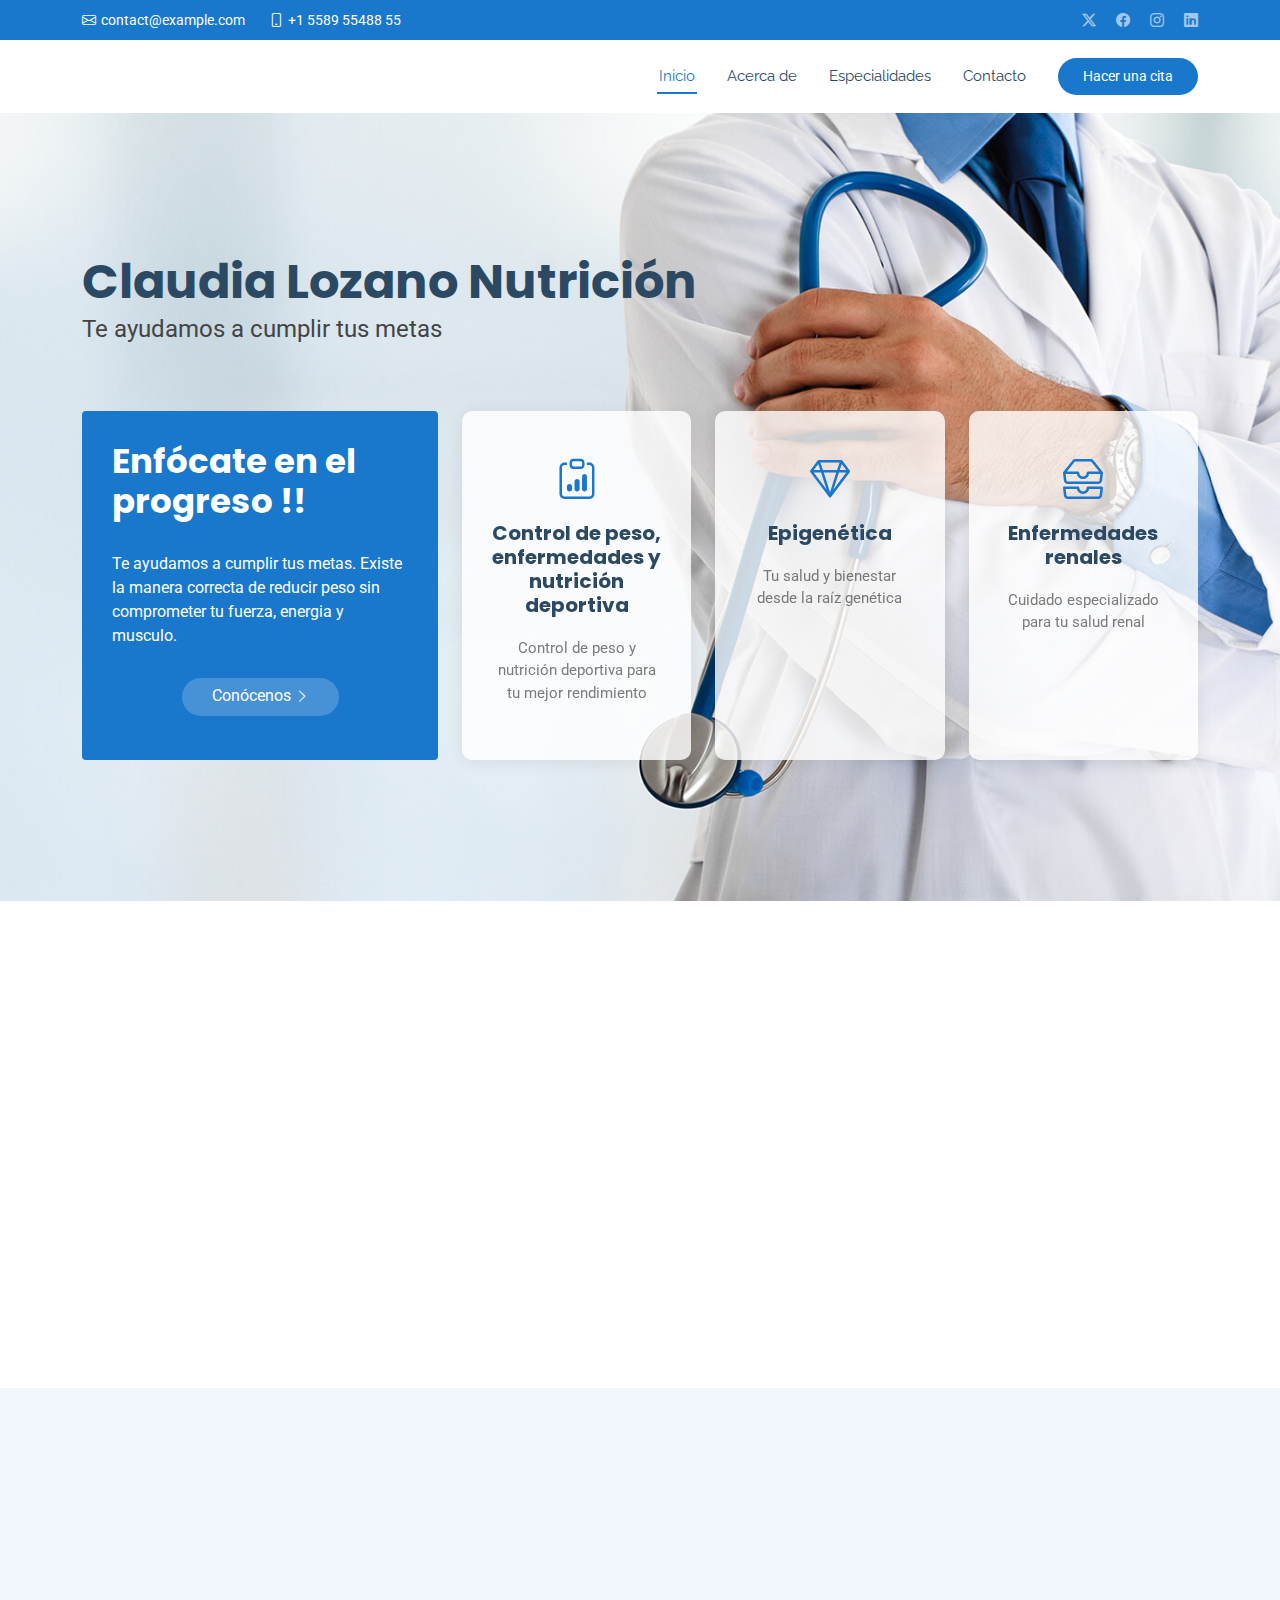
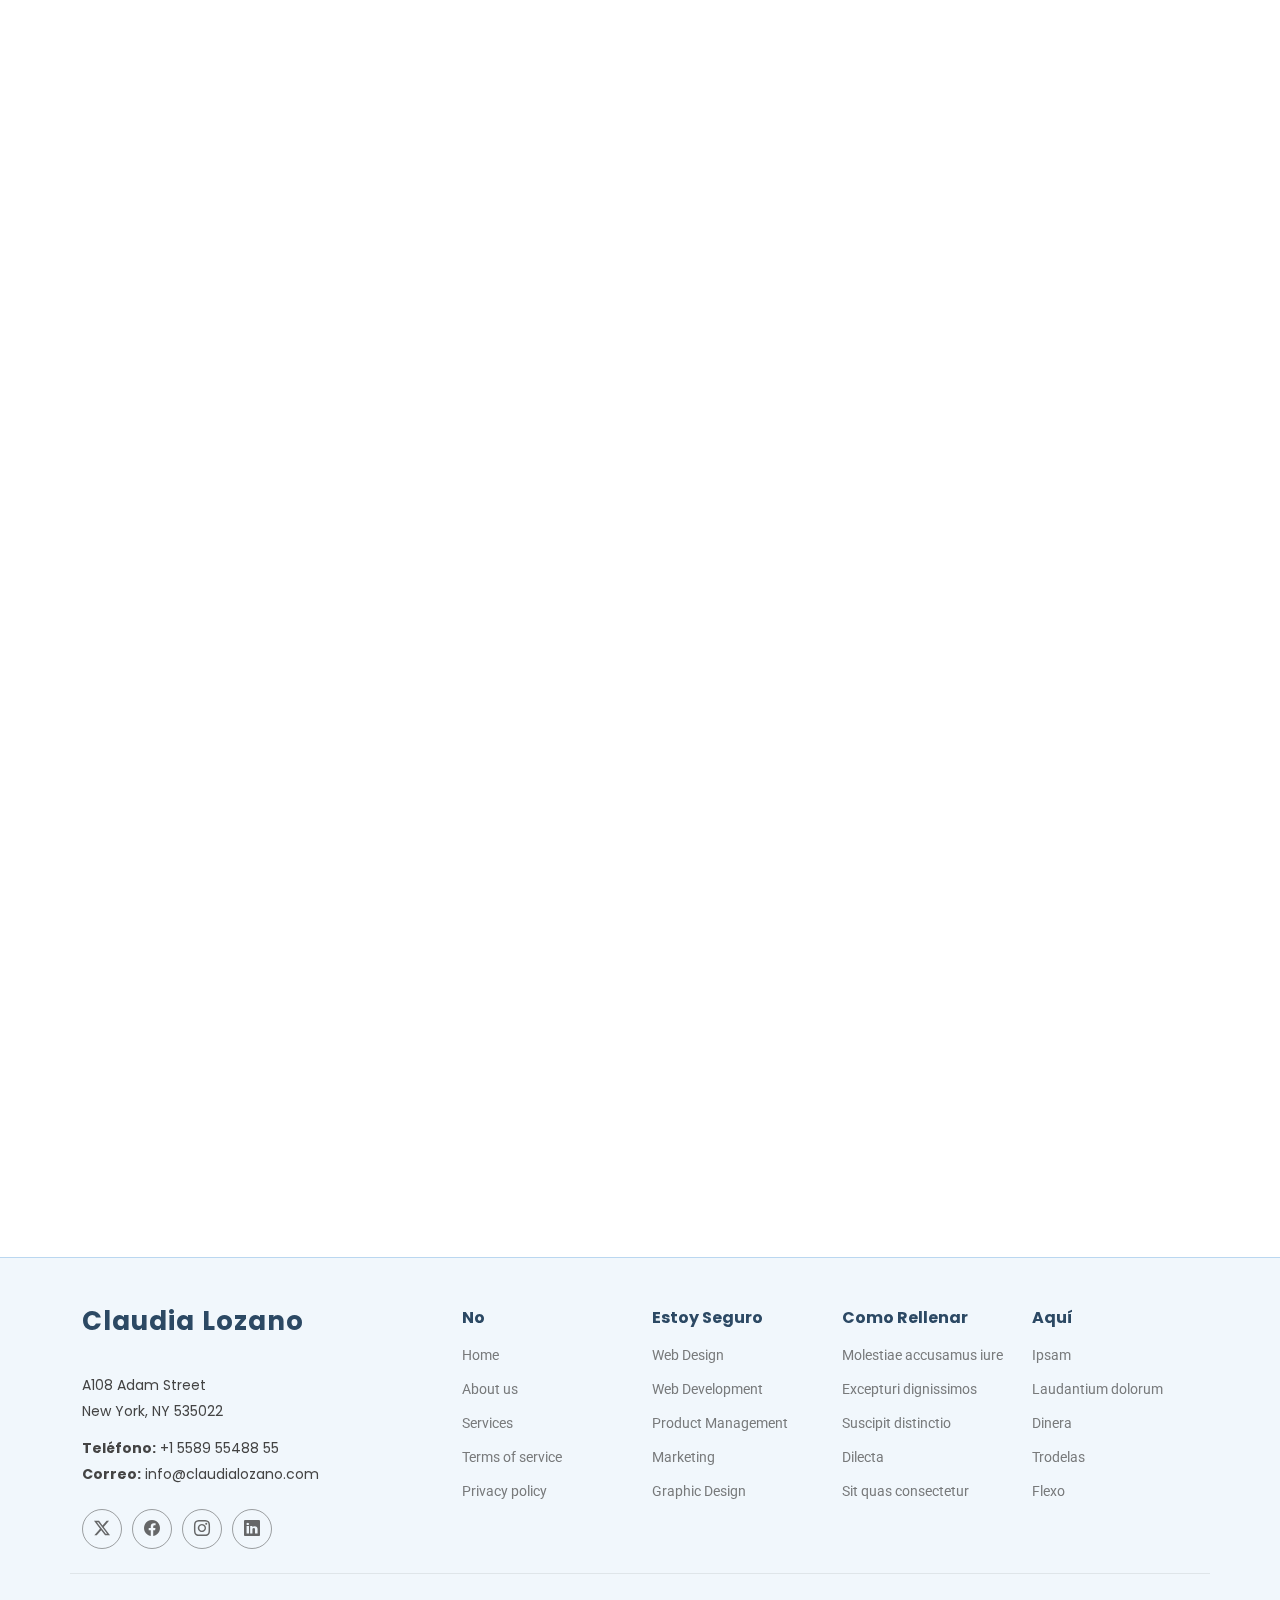
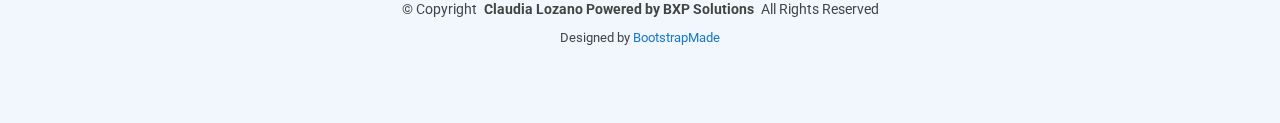
==== index.html @ 64963652 "Add new testimonial and tooltip on servicds box" ====
<!DOCTYPE html>
<html lang="en">

<head>
  <meta charset="utf-8">
  <meta content="width=device-width, initial-scale=1.0" name="viewport">
  <title>Claudia Lozano - Nutrición</title>
  <meta content="" name="description">
  <meta content="" name="keywords">

  <!-- Favicons -->
  <link href="assets/img/favicon.png" rel="icon">
  <link href="assets/img/apple-touch-icon.png" rel="apple-touch-icon">

  <!-- Fonts -->
  <link href="https://fonts.googleapis.com" rel="preconnect">
  <link href="https://fonts.gstatic.com" rel="preconnect" crossorigin>
  <link href="https://fonts.googleapis.com/css2?family=Roboto:ital,wght@0,100;0,300;0,400;0,500;0,700;0,900;1,100;1,300;1,400;1,500;1,700;1,900&family=Poppins:ital,wght@0,100;0,200;0,300;0,400;0,500;0,600;0,700;0,800;0,900;1,100;1,200;1,300;1,400;1,500;1,600;1,700;1,800;1,900&family=Raleway:ital,wght@0,100;0,200;0,300;0,400;0,500;0,600;0,700;0,800;0,900;1,100;1,200;1,300;1,400;1,500;1,600;1,700;1,800;1,900&display=swap" rel="stylesheet">

  <!-- Vendor CSS Files -->
  <link href="assets/vendor/bootstrap/css/bootstrap.min.css" rel="stylesheet">
  <link href="assets/vendor/bootstrap-icons/bootstrap-icons.css" rel="stylesheet">
  <link href="assets/vendor/aos/aos.css" rel="stylesheet">
  <link href="assets/vendor/fontawesome-free/css/all.min.css" rel="stylesheet">
  <link href="assets/vendor/glightbox/css/glightbox.min.css" rel="stylesheet">
  <link href="assets/vendor/swiper/swiper-bundle.min.css" rel="stylesheet">

  <!-- Main CSS File -->
  <link href="assets/css/main.css" rel="stylesheet">

  <!-- =======================================================
  * Template Name: Medilab
  * Template URL: https://bootstrapmade.com/medilab-free-medical-bootstrap-theme/
  * Updated: Jun 14 2024 with Bootstrap v5.3.3
  * Author: BootstrapMade.com
  * License: https://bootstrapmade.com/license/
  ======================================================== -->
</head>

<body class="index-page">

  <header id="header" class="header sticky-top">

    <div class="topbar d-flex align-items-center">
      <div class="container d-flex justify-content-center justify-content-md-between">
        <div class="contact-info d-flex align-items-center">
          <i class="bi bi-envelope d-flex align-items-center"><a href="mailto:contact@example.com">contact@example.com</a></i>
          <i class="bi bi-phone d-flex align-items-center ms-4"><span>+1 5589 55488 55</span></i>
        </div>
        <div class="social-links d-none d-md-flex align-items-center">
          <a href="#" class="twitter"><i class="bi bi-twitter-x"></i></a>
          <a href="#" class="facebook"><i class="bi bi-facebook"></i></a>
          <a href="#" class="instagram"><i class="bi bi-instagram"></i></a>
          <a href="#" class="linkedin"><i class="bi bi-linkedin"></i></a>
        </div>
      </div>
    </div><!-- End Top Bar -->

    <div class="branding d-flex align-items-center">

      <div class="container position-relative d-flex align-items-center justify-content-between">
        <a href="index.html" class="logo d-flex align-items-center me-auto">
          <!-- Uncomment the line below if you also wish to use an image logo -->
          <!-- <img src="assets/img/logo.png" alt=""> -->
          <h1 class="sitename"></h1>
        </a>

        <nav id="navmenu" class="navmenu">
          <ul>
            <li><a href="#hero" class="active">Inicio<br></a></li>
            <li><a href="#about">Acerca de</a></li>
            <li><a href="#services">Especialidades</a></li>
            <!--
            <li class="dropdown"><a href="#"><span>Dropdown</span> <i class="bi bi-chevron-down toggle-dropdown"></i></a>
              <ul>
                <li><a href="#">Dropdown 1</a></li>
                <li class="dropdown"><a href="#"><span>Deep Dropdown</span> <i class="bi bi-chevron-down toggle-dropdown"></i></a>
                  <ul>
                    <li><a href="#">Deep Dropdown 1</a></li>
                    <li><a href="#">Deep Dropdown 2</a></li>
                    <li><a href="#">Deep Dropdown 3</a></li>
                    <li><a href="#">Deep Dropdown 4</a></li>
                    <li><a href="#">Deep Dropdown 5</a></li>
                  </ul>
                </li>
                <li><a href="#">Dropdown 2</a></li>
                <li><a href="#">Dropdown 3</a></li>
                <li><a href="#">Dropdown 4</a></li>
              </ul>
            </li>
          -->
            <li><a href="#contact">Contacto</a></li>
          </ul>
          <i class="mobile-nav-toggle d-xl-none bi bi-list"></i>
        </nav>

        <a class="cta-btn d-none d-sm-block" href="#appointment">Hacer una cita</a>

      </div>

    </div>

  </header>

  <main class="main">

    <!-- Hero Section -->
    <section id="hero" class="hero section">

      <img src="assets/img/hero-bg.jpg" alt="" data-aos="fade-in">

      <div class="container position-relative">

        <div class="welcome position-relative" data-aos="fade-down" data-aos-delay="100">
          <h2>Claudia Lozano Nutrición</h2>
          <p>Te ayudamos a cumplir tus metas</p>
        </div><!-- End Welcome -->

        <div class="content row gy-4">
          <div class="col-lg-4 d-flex align-items-stretch">
            <div class="why-box" data-aos="zoom-out" data-aos-delay="200">
              <h3>Enfócate en el progreso !!</h3>
              <p>
                Te ayudamos a cumplir tus metas. Existe la manera correcta de reducir peso sin comprometer tu fuerza, energia y musculo.
              </p>
              <div class="text-center">
                <a href="#about" class="more-btn"><span>Conócenos</span> <i class="bi bi-chevron-right"></i></a>
              </div>
            </div>
          </div><!-- End Why Box -->

          <div class="col-lg-8 d-flex align-items-stretch">
            <div class="d-flex flex-column justify-content-center">
              <div class="row gy-4">

                <!--
                <div class="col-xl-4 d-flex align-items-stretch">
                  <div class="icon-box" data-aos="zoom-out" data-aos-delay="300">
                    <i class="bi bi-clipboard-data"></i>
                    <h4>Control de peso, enfermedades y nutrición deportiva</h4>
                    <p>Control de peso y nutrición deportiva para tu mejor rendimiento</p>
                  </div>
                </div>
                -->
                <!-- End Icon Box -->

                <div class="col-xl-4 d-flex align-items-stretch">
                  <div class="icon-box" data-aos="zoom-out" data-aos-delay="300">
                    <i class="bi bi-clipboard-data"></i>
                    <h4>Control de peso, enfermedades y nutrición deportiva</h4>
                    <p>Control de peso y nutrición deportiva para tu mejor rendimiento</p>
                    <span class="tooltip-text">Tu salud es lo más importante y la base de todo es una alimentación adecuada tanto para prevenir como para atenderse enfermedades.</span>
                  </div>
                </div><!-- End Icon Box -->
                

                <div class="col-xl-4 d-flex align-items-stretch">
                  <div class="icon-box" data-aos="zoom-out" data-aos-delay="400">
                    <i class="bi bi-gem"></i>
                    <h4>Epigenética</h4>
                    <p>Tu salud y bienestar desde la raíz genética</p>
                  </div>
                </div><!-- End Icon Box -->

                <div class="col-xl-4 d-flex align-items-stretch">
                  <div class="icon-box" data-aos="zoom-out" data-aos-delay="500">
                    <i class="bi bi-inboxes"></i>
                    <h4>Enfermedades renales</h4>
                    <p>Cuidado especializado para tu salud renal</p>
                  </div>
                </div><!-- End Icon Box -->

              </div>
            </div>
          </div>
        </div><!-- End  Content-->

      </div>

    </section><!-- /Hero Section -->

    

    <!-- Testimonials Section -->
    <section id="testimonials" class="testimonials section">

      <div class="container">

        <div class="row align-items-center">

          <div class="col-lg-5 info" data-aos="fade-up" data-aos-delay="100">
            <h3>Testimonios</h3>
            <p>
              Conoce de primera mano los testimonios de éxito de nuestros serivicios.
            </p>
          </div>

          <div class="col-lg-7" data-aos="fade-up" data-aos-delay="200">

            <div class="swiper init-swiper">
              <script type="application/json" class="swiper-config">
                {
                  "loop": true,
                  "speed": 600,
                  "autoplay": {
                    "delay": 5000
                  },
                  "slidesPerView": "auto",
                  "pagination": {
                    "el": ".swiper-pagination",
                    "type": "bullets",
                    "clickable": true
                  }
                }
              </script>
              <div class="swiper-wrapper">

                <div class="swiper-slide">
                  <div class="testimonial-item">
                    <div class="d-flex">
                      <img src="assets/img/testimonials/griss.jpeg" class="testimonial-img flex-shrink-0" alt="">
                      <div>
                        <h3>Griiss</h3>
                        <!-- <h4>Ceo &amp; Founder</h4> -->
                         <h4>Contadora</h4>
                        <div class="stars">
                          <i class="bi bi-star-fill"></i><i class="bi bi-star-fill"></i><i class="bi bi-star-fill"></i><i class="bi bi-star-fill"></i><i class="bi bi-star-fill"></i>
                        </div>
                      </div>
                    </div>
                    <p>
                      <i class="bi bi-quote quote-icon-left"></i>
                      <span>
                        Tengo 6 años con mi nutrióloga Claudia Lozano tiempo en en el que he visto cambios exitosos en mi cuerpo, en mi salud. He seguido con ella por dar un seguimiento y por bienestar y amor propio. Estoy súper contenta con mis resultados obtenidos.
                      </span>
                      <i class="bi bi-quote quote-icon-right"></i>
                    </p>
                  </div>
                </div><!-- End testimonial item -->

                <div class="swiper-slide">
                  <div class="testimonial-item">
                    <div class="d-flex">
                      <img src="assets/img/testimonials/zack.jpeg" class="testimonial-img flex-shrink-0" alt="">
                      <div>
                        <h3>Zack</h3>
                        <h4>Abogado</h4>
                        <div class="stars">
                          <i class="bi bi-star-fill"></i><i class="bi bi-star-fill"></i><i class="bi bi-star-fill"></i><i class="bi bi-star-fill"></i><i class="bi bi-star-fill"></i>
                        </div>
                      </div>
                    </div>
                    <p>
                      <i class="bi bi-quote quote-icon-left"></i>
                      <span>Llevo un año y medio trabajando con Claudia y he notado grandes cambios en mi cuerpo y en mis hábitos alimenticios. Me encanta que puedo adaptar las comidas a mi horario y preferencias. Logré mis objetivos al bajar el peso que deseaba, lo que me ha hecho sentir más a gusto conmigo mismo. Claudia me ha ayudado a mejorar y seguir alcanzando nuevas metas.</span>
                      <i class="bi bi-quote quote-icon-right"></i>
                    </p>
                  </div>
                </div><!-- End testimonial item -->

                <div class="swiper-slide">
                  <div class="testimonial-item">
                    <div class="d-flex">
                      <img src="assets/img/testimonials/Lorena.jpeg" class="testimonial-img flex-shrink-0" alt="">
                      <div>
                        <h3>Lorena</h3>
                        <h4>Psicóloga</h4>
                        <div class="stars">
                          <i class="bi bi-star-fill"></i><i class="bi bi-star-fill"></i><i class="bi bi-star-fill"></i><i class="bi bi-star-fill"></i><i class="bi bi-star-fill"></i>
                        </div>
                      </div>
                    </div>
                    <p>
                      <i class="bi bi-quote quote-icon-left"></i>
                      <span>Hola, mi nombre es Lorena, tengo 7 meses con Claudia, he visto cambios en mi fisico como es el area abdominal, la cara, espalda y brazos. Me gusta la manera en que personaliza las dietas sin perder el objetivo principal. Me he mantenido en mi peso ideal gracias a que hemos implementado ejercicio, y manteniendo una dieta equilibrada, lo cual me motiva a empezar un nuevo objetivo. </span>
                      <i class="bi bi-quote quote-icon-right"></i>
                    </p>
                  </div>
                </div><!-- End testimonial item -->



                <div class="swiper-slide">
                  <div class="testimonial-item">
                    <div class="d-flex">
                      <img src="assets/img/testimonials/juanmunoz.jpeg" class="testimonial-img flex-shrink-0" alt="">
                      <div>
                        <h3>Juan Munoz</h3>
                        <h4>Ingeniero de Software</h4>
                        <div class="stars">
                          <i class="bi bi-star-fill"></i><i class="bi bi-star-fill"></i><i class="bi bi-star-fill"></i><i class="bi bi-star-fill"></i><i class="bi bi-star-fill"></i>
                        </div>
                      </div>
                    </div>
                    <p>
                      <i class="bi bi-quote quote-icon-left"></i>
                      <span>La experiencia que he vivido con la nutrióloga Claudia Lozano es de lo mejor que me ha pasado en la vida. Su profesionalismo, gran conocimiento en su área, paciencia para responder las dudas y sobre todo su calidez humana. Definitivamente la mejor de la región.</span>
                      <i class="bi bi-quote quote-icon-right"></i>
                    </p>
                  </div>
                </div><!-- End testimonial item -->

                <div class="swiper-slide">
                  <div class="testimonial-item">
                    <div class="d-flex">
                      <img src="assets/img/testimonials/Rocio.jpeg" class="testimonial-img flex-shrink-0" alt="">
                      <div>
                        <h3>Rocío</h3>
                        <h4>Ingeniero en Manufactura</h4>
                        <div class="stars">
                          <i class="bi bi-star-fill"></i><i class="bi bi-star-fill"></i><i class="bi bi-star-fill"></i><i class="bi bi-star-fill"></i><i class="bi bi-star-fill"></i>
                        </div>
                      </div>
                    </div>
                    <p>
                      <i class="bi bi-quote quote-icon-left"></i>
                      <span>Hola, mi nombre es rocio, tengo 37 años y hace casi un año decidí cambiar mis hábitos alimenticios. La Dra Claudia me tiene una paciencia grande, nunca me ha dejado rendirme. Los invito a que se den la oportunidad de que haciendo cambios pequeños puedes beneficiarte para un futuro.</span>
                      <i class="bi bi-quote quote-icon-right"></i>
                    </p>
                  </div>
                </div><!-- End testimonial item -->

              </div>
              <div class="swiper-pagination"></div>
            </div>

          </div>

        </div>

      </div>

    </section><!-- /Testimonials Section -->


    <!-- Appointment Section -->
    <section id="appointment" class="appointment section">

      <!-- Section Title -->
      <div class="container section-title" data-aos="fade-up">
        <h2>Ven y conocenos, programa una cita! </h2>
        <p>Necessitatibus eius consequatur ex aliquid fuga eum quidem sint consectetur velit</p>
      </div><!-- End Section Title -->

      <div class="container" data-aos="fade-up" data-aos-delay="100">

        <form action="forms/appointment.php" method="post" role="form" class="php-email-form">
          <div class="row">
            <div class="col-md-4 form-group">
              <input type="text" name="name" class="form-control" id="name" placeholder="Your Name" required="">
            </div>
            <div class="col-md-4 form-group mt-3 mt-md-0">
              <input type="email" class="form-control" name="email" id="email" placeholder="Your Email" required="">
            </div>
            <div class="col-md-4 form-group mt-3 mt-md-0">
              <input type="tel" class="form-control" name="phone" id="phone" placeholder="Your Phone" required="">
            </div>
          </div>

          <!--
          <div class="row">
            <div class="col-md-4 form-group mt-3">
              <input type="datetime-local" name="date" class="form-control datepicker" id="date" placeholder="Appointment Date" required="">
            </div>
            <div class="col-md-4 form-group mt-3">
              <select name="department" id="department" class="form-select" required="">
                <option value="">Select Department</option>
                <option value="Department 1">Department 1</option>
                <option value="Department 2">Department 2</option>
                <option value="Department 3">Department 3</option>
              </select>
            </div>
            <div class="col-md-4 form-group mt-3">
              <select name="doctor" id="doctor" class="form-select" required="">
                <option value="">Select Doctor</option>
                <option value="Doctor 1">Doctor 1</option>
                <option value="Doctor 2">Doctor 2</option>
                <option value="Doctor 3">Doctor 3</option>
              </select>
            </div>
          </div>
          -->
          <div class="form-group mt-3">
            <textarea class="form-control" name="message" rows="5" placeholder="Message (Optional)"></textarea>
          </div>
          <div class="mb-3">
            <div class="loading">Loading</div>
            <div class="error-message"></div>
            <div class="sent-message">Your appointment request has been sent successfully. Thank you!</div>
          </div>
          <div class="text-center"><button type="submit">Solicitar Cita</button></div>
        </form>

      </div>

    </section><!-- /Appointment Section -->

    <!-- Faq Section -->
    <section id="faq" class="faq section">

      <!-- Section Title -->
      <div class="container section-title" data-aos="fade-up">
        <h2>Dudas frecuentes</h2>
        <p>Necessitatibus eius consequatur ex aliquid fuga eum quidem sint consectetur velit</p>
      </div><!-- End Section Title -->

      <div class="container">

        <div class="row justify-content-center">

          <div class="col-lg-10" data-aos="fade-up" data-aos-delay="100">

            <div class="faq-container">

              <div class="faq-item faq-active">
                <h3>Non consectetur a erat nam at lectus urna duis?</h3>
                <div class="faq-content">
                  <p>Feugiat pretium nibh ipsum consequat. Tempus iaculis urna id volutpat lacus laoreet non curabitur gravida. Venenatis lectus magna fringilla urna porttitor rhoncus dolor purus non.</p>
                </div>
                <i class="faq-toggle bi bi-chevron-right"></i>
              </div><!-- End Faq item-->

              <div class="faq-item">
                <h3>Feugiat scelerisque varius morbi enim nunc faucibus?</h3>
                <div class="faq-content">
                  <p>Dolor sit amet consectetur adipiscing elit pellentesque habitant morbi. Id interdum velit laoreet id donec ultrices. Fringilla phasellus faucibus scelerisque eleifend donec pretium. Est pellentesque elit ullamcorper dignissim. Mauris ultrices eros in cursus turpis massa tincidunt dui.</p>
                </div>
                <i class="faq-toggle bi bi-chevron-right"></i>
              </div><!-- End Faq item-->

              <div class="faq-item">
                <h3>Dolor sit amet consectetur adipiscing elit pellentesque?</h3>
                <div class="faq-content">
                  <p>Eleifend mi in nulla posuere sollicitudin aliquam ultrices sagittis orci. Faucibus pulvinar elementum integer enim. Sem nulla pharetra diam sit amet nisl suscipit. Rutrum tellus pellentesque eu tincidunt. Lectus urna duis convallis convallis tellus. Urna molestie at elementum eu facilisis sed odio morbi quis</p>
                </div>
                <i class="faq-toggle bi bi-chevron-right"></i>
              </div><!-- End Faq item-->

              <div class="faq-item">
                <h3>Ac odio tempor orci dapibus. Aliquam eleifend mi in nulla?</h3>
                <div class="faq-content">
                  <p>Dolor sit amet consectetur adipiscing elit pellentesque habitant morbi. Id interdum velit laoreet id donec ultrices. Fringilla phasellus faucibus scelerisque eleifend donec pretium. Est pellentesque elit ullamcorper dignissim. Mauris ultrices eros in cursus turpis massa tincidunt dui.</p>
                </div>
                <i class="faq-toggle bi bi-chevron-right"></i>
              </div><!-- End Faq item-->

              <div class="faq-item">
                <h3>Tempus quam pellentesque nec nam aliquam sem et tortor?</h3>
                <div class="faq-content">
                  <p>Molestie a iaculis at erat pellentesque adipiscing commodo. Dignissim suspendisse in est ante in. Nunc vel risus commodo viverra maecenas accumsan. Sit amet nisl suscipit adipiscing bibendum est. Purus gravida quis blandit turpis cursus in</p>
                </div>
                <i class="faq-toggle bi bi-chevron-right"></i>
              </div><!-- End Faq item-->

              <div class="faq-item">
                <h3>Perspiciatis quod quo quos nulla quo illum ullam?</h3>
                <div class="faq-content">
                  <p>Enim ea facilis quaerat voluptas quidem et dolorem. Quis et consequatur non sed in suscipit sequi. Distinctio ipsam dolore et.</p>
                </div>
                <i class="faq-toggle bi bi-chevron-right"></i>
              </div><!-- End Faq item-->

            </div>

          </div><!-- End Faq Column-->

        </div>

      </div>

    </section><!-- /Faq Section -->

    <!-- Gallery Section -->
    <section id="gallery" class="gallery section">

      <!-- Section Title -->
      <div class="container section-title" data-aos="fade-up">
        <h2>Galeria</h2>
        <p>Necessitatibus eius consequatur ex aliquid fuga eum quidem sint consectetur velit</p>
      </div><!-- End Section Title -->

      <div class="container-fluid" data-aos="fade-up" data-aos-delay="100">

        <div class="row g-0">

          <div class="col-lg-3 col-md-4">
            <div class="gallery-item">
              <a href="assets/img/gallery/gallery-1.jpg" class="glightbox" data-gallery="images-gallery">
                <img src="assets/img/gallery/gallery-1.jpg" alt="" class="img-fluid">
              </a>
            </div>
          </div><!-- End Gallery Item -->

          <div class="col-lg-3 col-md-4">
            <div class="gallery-item">
              <a href="assets/img/gallery/gallery-2.jpg" class="glightbox" data-gallery="images-gallery">
                <img src="assets/img/gallery/gallery-2.jpg" alt="" class="img-fluid">
              </a>
            </div>
          </div><!-- End Gallery Item -->

          <div class="col-lg-3 col-md-4">
            <div class="gallery-item">
              <a href="assets/img/gallery/gallery-3.jpg" class="glightbox" data-gallery="images-gallery">
                <img src="assets/img/gallery/gallery-3.jpg" alt="" class="img-fluid">
              </a>
            </div>
          </div><!-- End Gallery Item -->

          <div class="col-lg-3 col-md-4">
            <div class="gallery-item">
              <a href="assets/img/gallery/gallery-4.jpg" class="glightbox" data-gallery="images-gallery">
                <img src="assets/img/gallery/gallery-4.jpg" alt="" class="img-fluid">
              </a>
            </div>
          </div><!-- End Gallery Item -->

          <div class="col-lg-3 col-md-4">
            <div class="gallery-item">
              <a href="assets/img/gallery/gallery-5.jpg" class="glightbox" data-gallery="images-gallery">
                <img src="assets/img/gallery/gallery-5.jpg" alt="" class="img-fluid">
              </a>
            </div>
          </div><!-- End Gallery Item -->

          <div class="col-lg-3 col-md-4">
            <div class="gallery-item">
              <a href="assets/img/gallery/gallery-6.jpg" class="glightbox" data-gallery="images-gallery">
                <img src="assets/img/gallery/gallery-6.jpg" alt="" class="img-fluid">
              </a>
            </div>
          </div><!-- End Gallery Item -->

          <div class="col-lg-3 col-md-4">
            <div class="gallery-item">
              <a href="assets/img/gallery/gallery-7.jpg" class="glightbox" data-gallery="images-gallery">
                <img src="assets/img/gallery/gallery-7.jpg" alt="" class="img-fluid">
              </a>
            </div>
          </div><!-- End Gallery Item -->

          <div class="col-lg-3 col-md-4">
            <div class="gallery-item">
              <a href="assets/img/gallery/gallery-8.jpg" class="glightbox" data-gallery="images-gallery">
                <img src="assets/img/gallery/gallery-8.jpg" alt="" class="img-fluid">
              </a>
            </div>
          </div><!-- End Gallery Item -->

        </div>

      </div>

    </section><!-- /Gallery Section -->

    <!-- Contact Section -->
    <section id="contact" class="contact section">

      <!-- Section Title -->
      <div class="container section-title" data-aos="fade-up">
        <h2>Contacto</h2>
        <p>Necessitatibus eius consequatur ex aliquid fuga eum quidem sint consectetur velit</p>
      </div><!-- End Section Title -->

      <div class="mb-5" data-aos="fade-up" data-aos-delay="200">
        <iframe style="border:0; width: 100%; height: 270px;" src="https://www.google.com/maps/embed?pb=!1m14!1m8!1m3!1d48389.78314118045!2d-74.006138!3d40.710059!3m2!1i1024!2i768!4f13.1!3m3!1m2!1s0x89c25a22a3bda30d%3A0xb89d1fe6bc499443!2sDowntown%20Conference%20Center!5e0!3m2!1sen!2sus!4v1676961268712!5m2!1sen!2sus" frameborder="0" allowfullscreen="" loading="lazy" referrerpolicy="no-referrer-when-downgrade"></iframe>
      </div><!-- End Google Maps -->

      <div class="container" data-aos="fade-up" data-aos-delay="100">

        <div class="row gy-4">

          <div class="col-lg-4">
            <div class="info-item d-flex" data-aos="fade-up" data-aos-delay="300">
              <i class="bi bi-geo-alt flex-shrink-0"></i>
              <div>
                <h3>Nuestra Ubicación</h3>
                <p>A108 Adam Street, New York, NY 535022</p>
              </div>
            </div><!-- End Info Item -->

            <div class="info-item d-flex" data-aos="fade-up" data-aos-delay="400">
              <i class="bi bi-telephone flex-shrink-0"></i>
              <div>
                <h3>Llámanos</h3>
                <p>+1 5589 55488 55</p>
              </div>
            </div><!-- End Info Item -->

            <div class="info-item d-flex" data-aos="fade-up" data-aos-delay="500">
              <i class="bi bi-envelope flex-shrink-0"></i>
              <div>
                <h3>Email Us</h3>
                <p>info@example.com</p>
              </div>
            </div><!-- End Info Item -->

          </div>

          <div class="col-lg-8">
            <form action="forms/contact.php" method="post" class="php-email-form" data-aos="fade-up" data-aos-delay="200">
              <div class="row gy-4">

                <div class="col-md-6">
                  <input type="text" name="name" class="form-control" placeholder="Your Name" required="">
                </div>

                <div class="col-md-6 ">
                  <input type="email" class="form-control" name="email" placeholder="Your Email" required="">
                </div>

                <div class="col-md-12">
                  <input type="text" class="form-control" name="subject" placeholder="Subject" required="">
                </div>

                <div class="col-md-12">
                  <textarea class="form-control" name="message" rows="6" placeholder="Message" required=""></textarea>
                </div>

                <div class="col-md-12 text-center">
                  <div class="loading">Loading</div>
                  <div class="error-message"></div>
                  <div class="sent-message">Your message has been sent. Thank you!</div>

                  <button type="submit">Send Message</button>
                </div>

              </div>
            </form>
          </div><!-- End Contact Form -->

        </div>

      </div>

    </section><!-- /Contact Section -->

  </main>

  <footer id="footer" class="footer">

    <div class="container footer-top">
      <div class="row gy-4">
        <div class="col-lg-4 col-md-6 footer-about">
          <a href="index.html" class="logo d-flex align-items-center">
            <span class="sitename">Claudia Lozano</span>
          </a>
          <div class="footer-contact pt-3">
            <p>A108 Adam Street</p>
            <p>New York, NY 535022</p>
            <p class="mt-3"><strong>Teléfono:</strong> <span>+1 5589 55488 55</span></p>
            <p><strong>Correo:</strong> <span>info@claudialozano.com</span></p>
          </div>
          <div class="social-links d-flex mt-4">
            <a href=""><i class="bi bi-twitter-x"></i></a>
            <a href=""><i class="bi bi-facebook"></i></a>
            <a href=""><i class="bi bi-instagram"></i></a>
            <a href=""><i class="bi bi-linkedin"></i></a>
          </div>
        </div>

        <div class="col-lg-2 col-md-3 footer-links">
          <h4>No </h4>
          <ul>
            <li><a href="#">Home</a></li>
            <li><a href="#">About us</a></li>
            <li><a href="#">Services</a></li>
            <li><a href="#">Terms of service</a></li>
            <li><a href="#">Privacy policy</a></li>
          </ul>
        </div>

        <div class="col-lg-2 col-md-3 footer-links">
          <h4>Estoy Seguro</h4>
          <ul>
            <li><a href="#">Web Design</a></li>
            <li><a href="#">Web Development</a></li>
            <li><a href="#">Product Management</a></li>
            <li><a href="#">Marketing</a></li>
            <li><a href="#">Graphic Design</a></li>
          </ul>
        </div>

        <div class="col-lg-2 col-md-3 footer-links">
          <h4>Como Rellenar</h4>
          <ul>
            <li><a href="#">Molestiae accusamus iure</a></li>
            <li><a href="#">Excepturi dignissimos</a></li>
            <li><a href="#">Suscipit distinctio</a></li>
            <li><a href="#">Dilecta</a></li>
            <li><a href="#">Sit quas consectetur</a></li>
          </ul>
        </div>

        <div class="col-lg-2 col-md-3 footer-links">
          <h4>Aquí</h4>
          <ul>
            <li><a href="#">Ipsam</a></li>
            <li><a href="#">Laudantium dolorum</a></li>
            <li><a href="#">Dinera</a></li>
            <li><a href="#">Trodelas</a></li>
            <li><a href="#">Flexo</a></li>
          </ul>
        </div>

      </div>
    </div>

    <div class="container copyright text-center mt-4">
      <p>© <span>Copyright</span> <strong class="px-1 sitename">Claudia Lozano Powered by BXP Solutions</strong> <span>All Rights Reserved</span></p>
      <div class="credits">
        <!-- All the links in the footer should remain intact. -->
        <!-- You can delete the links only if you've purchased the pro version. -->
        <!-- Licensing information: https://bootstrapmade.com/license/ -->
        <!-- Purchase the pro version with working PHP/AJAX contact form: [buy-url] -->
        Designed by <a href="https://bootstrapmade.com/">BootstrapMade</a>
      </div>
    </div>

  </footer>

  <!-- Scroll Top -->
  <a href="#" id="scroll-top" class="scroll-top d-flex align-items-center justify-content-center"><i class="bi bi-arrow-up-short"></i></a>

  <!-- Preloader -->
  <div id="preloader"></div>

  <!-- Vendor JS Files -->
  <script src="assets/vendor/bootstrap/js/bootstrap.bundle.min.js"></script>
  <script src="assets/vendor/php-email-form/validate.js"></script>
  <script src="assets/vendor/aos/aos.js"></script>
  <script src="assets/vendor/glightbox/js/glightbox.min.js"></script>
  <script src="assets/vendor/purecounter/purecounter_vanilla.js"></script>
  <script src="assets/vendor/swiper/swiper-bundle.min.js"></script>

  <!-- Main JS File -->
  <script src="assets/js/main.js"></script>

</body>

</html>
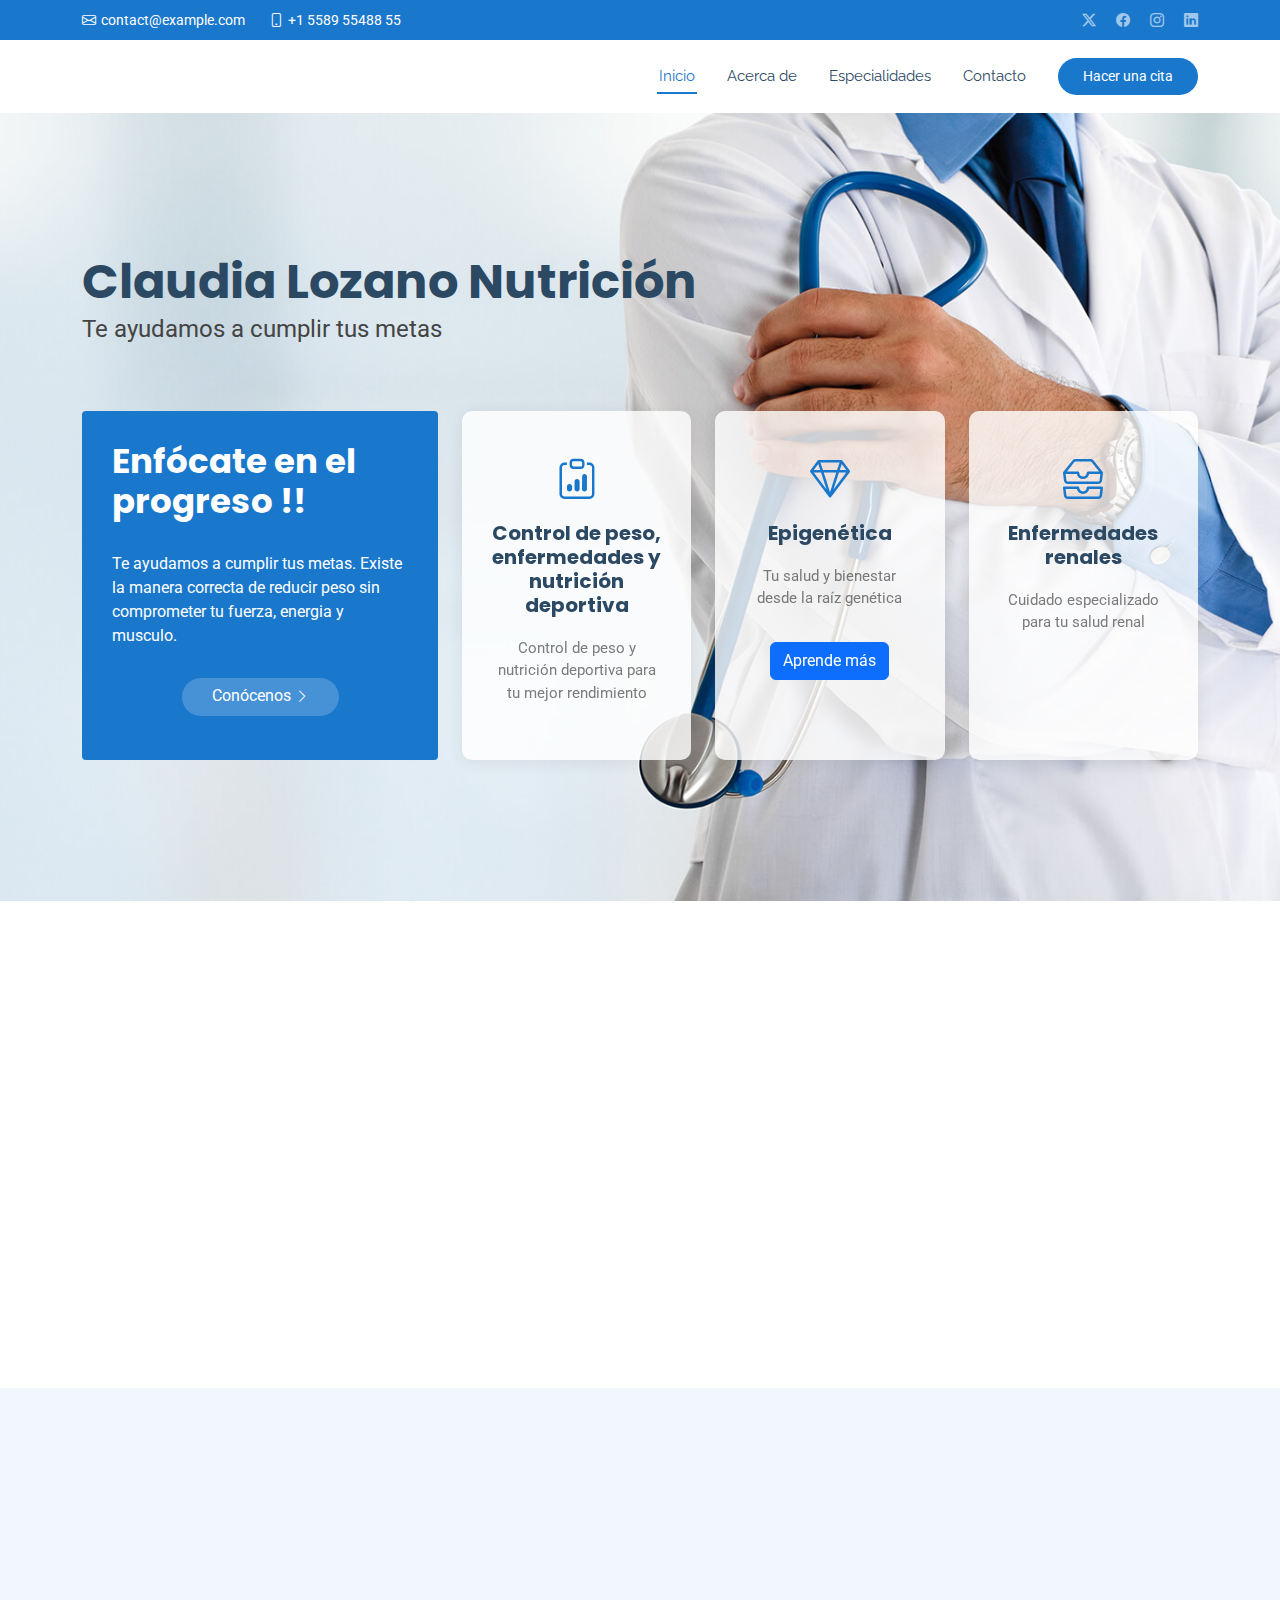
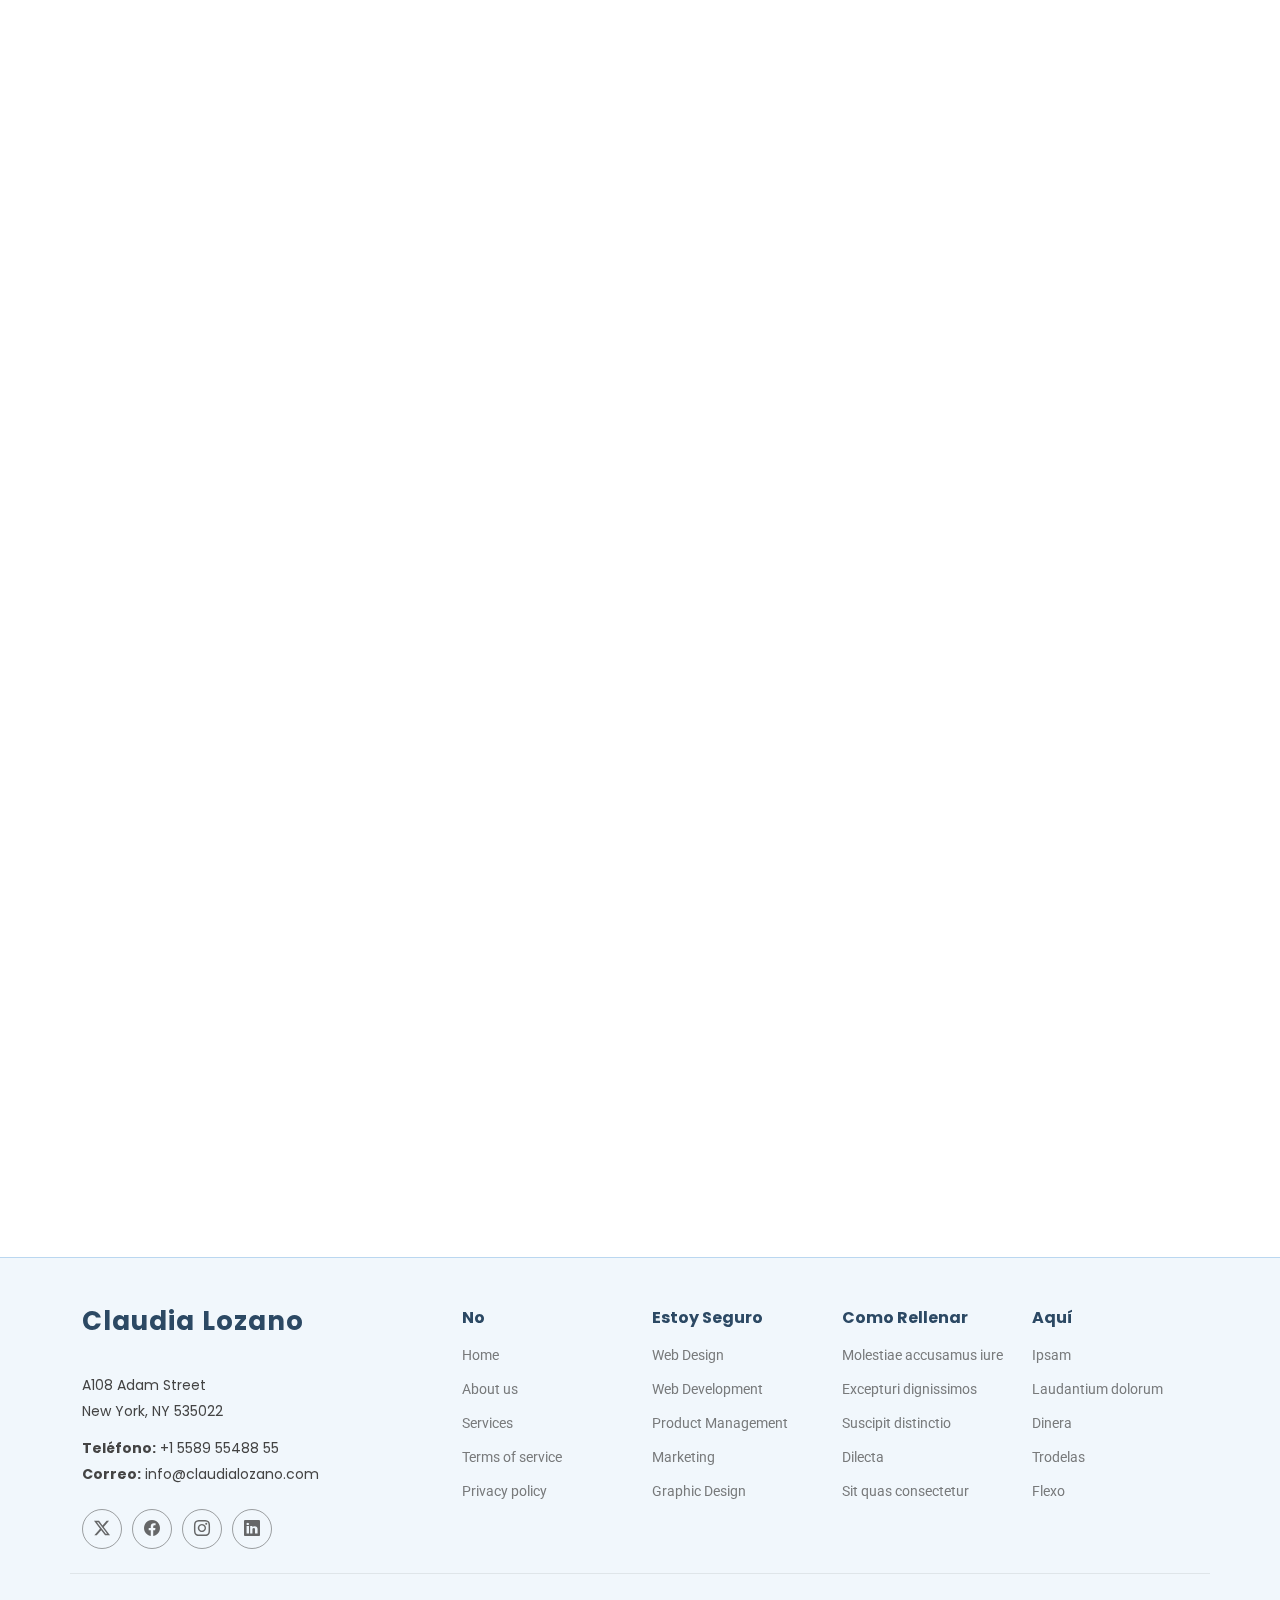
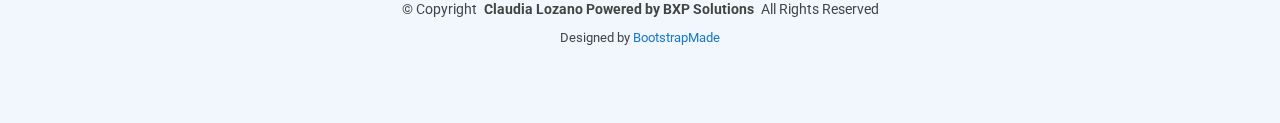
==== commit 8ccf50bd: "Added epigenetica content." ====
--- a/index.html
+++ b/index.html
@@ -153,14 +153,26 @@
                   </div>
                 </div><!-- End Icon Box -->
                 
-
+                <!--
                 <div class="col-xl-4 d-flex align-items-stretch">
                   <div class="icon-box" data-aos="zoom-out" data-aos-delay="400">
                     <i class="bi bi-gem"></i>
                     <h4>Epigenética</h4>
                     <p>Tu salud y bienestar desde la raíz genética</p>
                   </div>
+                </div>
+                -->
+                <!-- End Icon Box -->
+
+                <div class="col-xl-4 d-flex align-items-stretch">
+                  <div class="icon-box" data-aos="zoom-out" data-aos-delay="400">
+                    <i class="bi bi-gem"></i>
+                    <h4>Epigenética</h4>
+                    <p>Tu salud y bienestar desde la raíz genética</p>
+                    <a href="epigenetica.html" class="btn btn-primary mt-3">Aprende más</a>
+                  </div>
                 </div><!-- End Icon Box -->
+                
 
                 <div class="col-xl-4 d-flex align-items-stretch">
                   <div class="icon-box" data-aos="zoom-out" data-aos-delay="500">
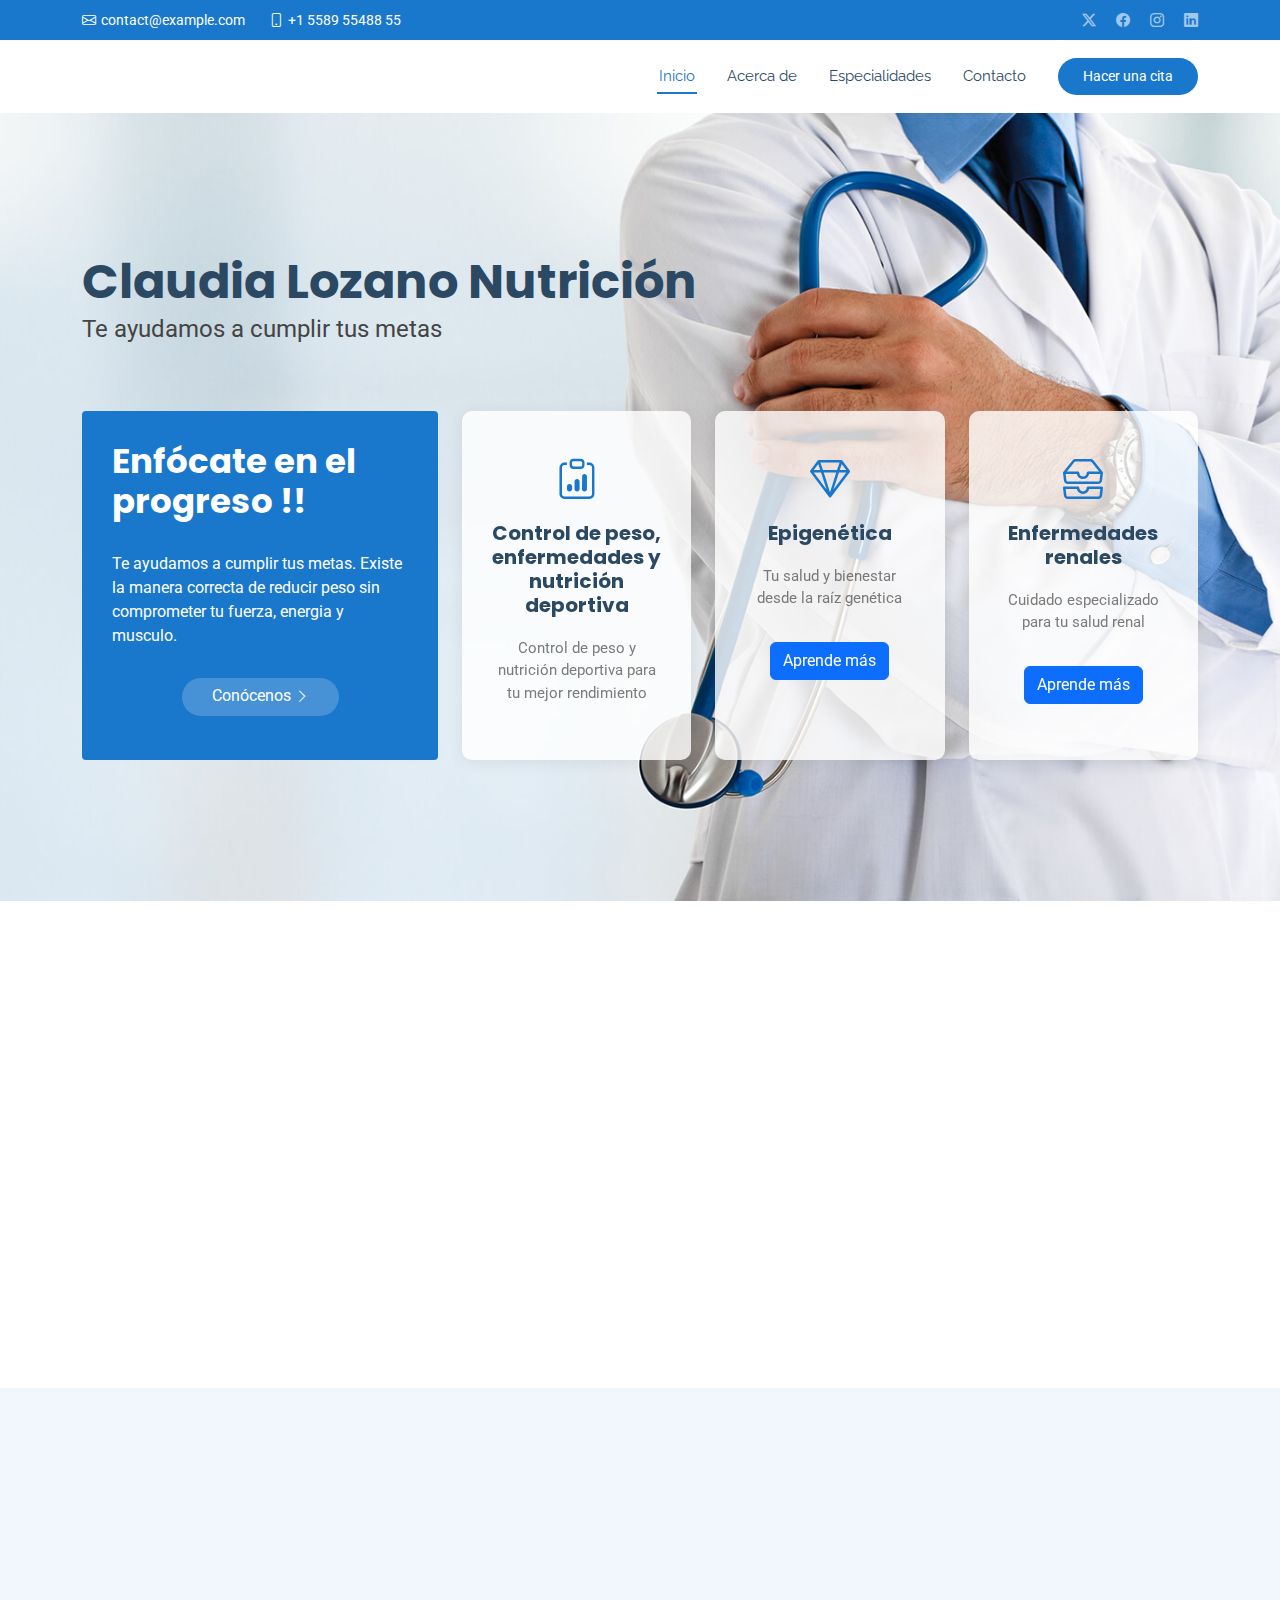
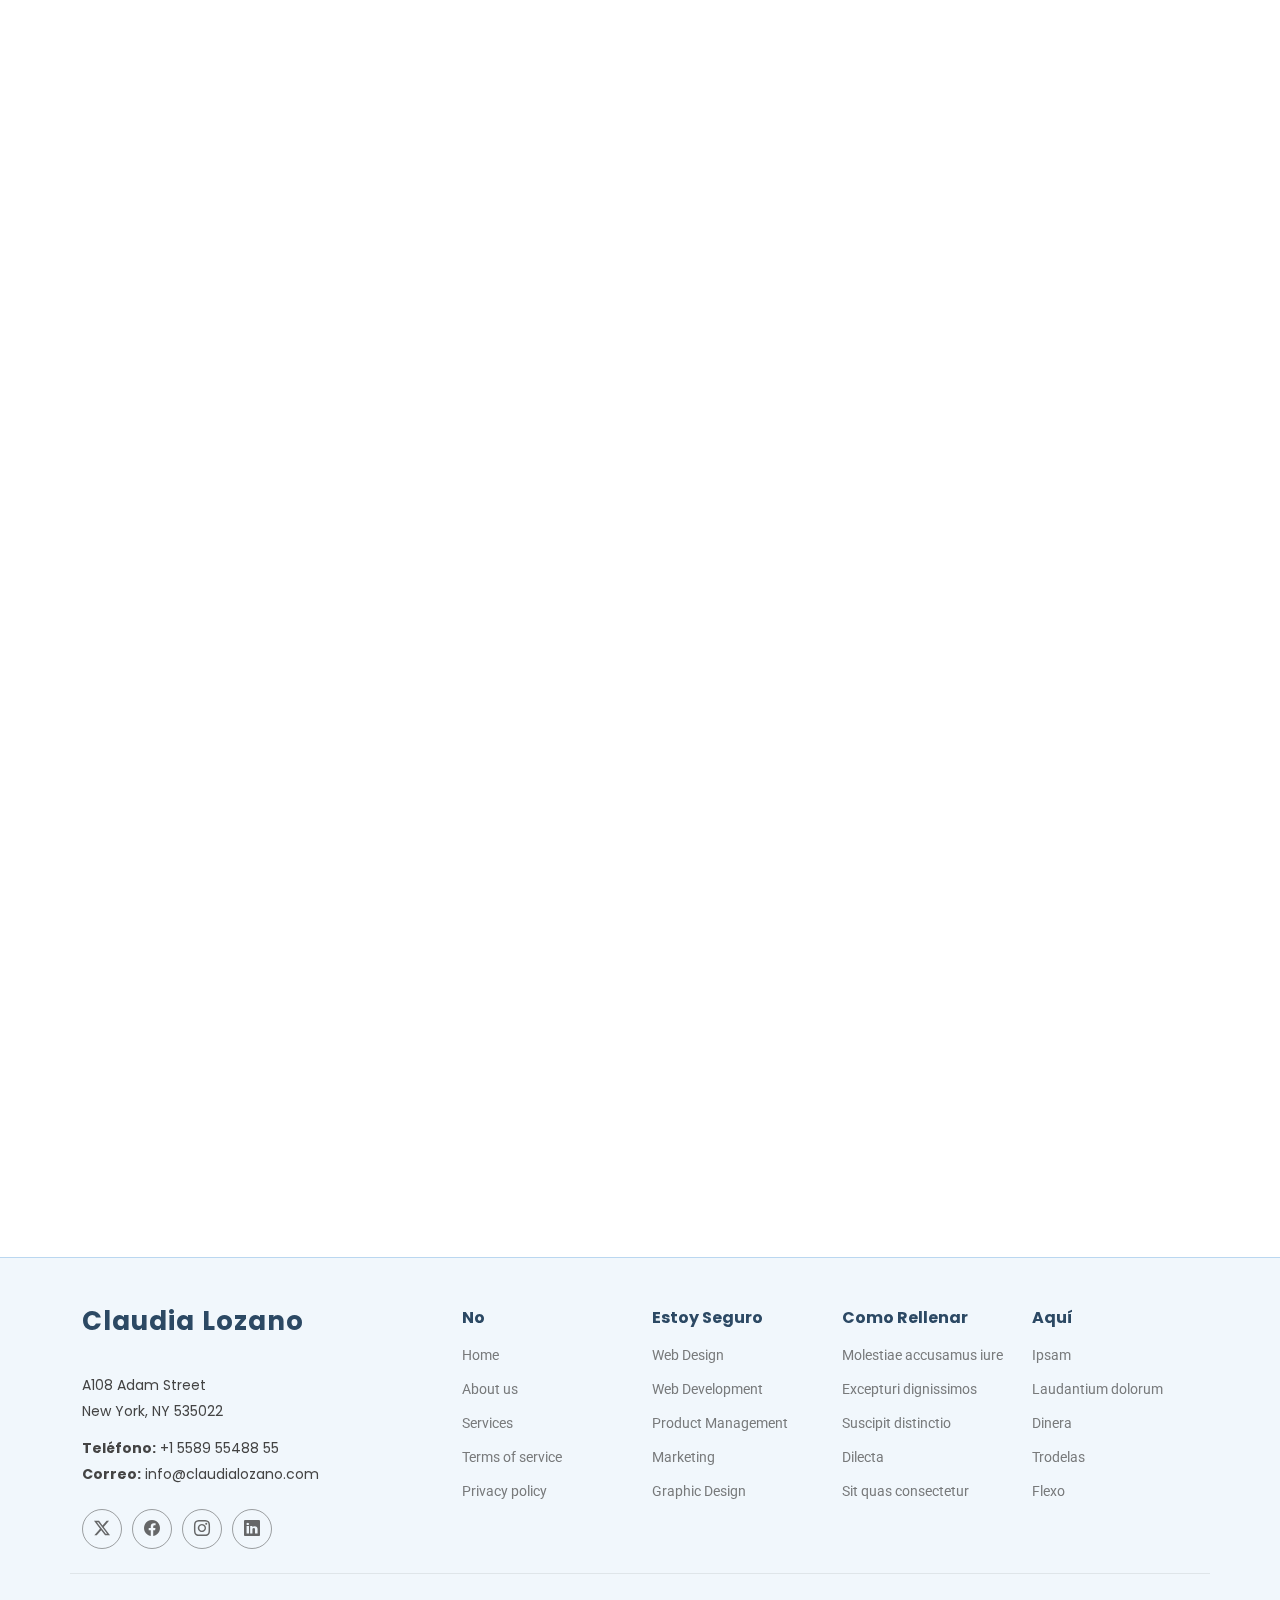
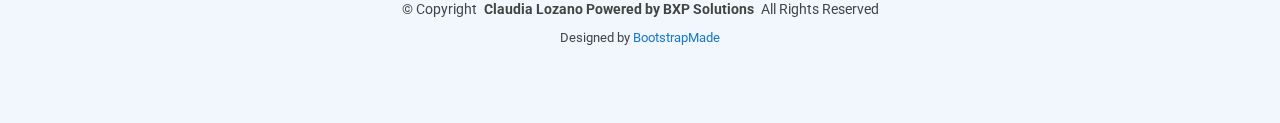
==== commit beda75a6: "Added enfermedades renales." ====
--- a/index.html
+++ b/index.html
@@ -179,6 +179,7 @@
                     <i class="bi bi-inboxes"></i>
                     <h4>Enfermedades renales</h4>
                     <p>Cuidado especializado para tu salud renal</p>
+                    <a href="enfermedadesrenales.html" class="btn btn-primary mt-3">Aprende más</a>
                   </div>
                 </div><!-- End Icon Box -->
 
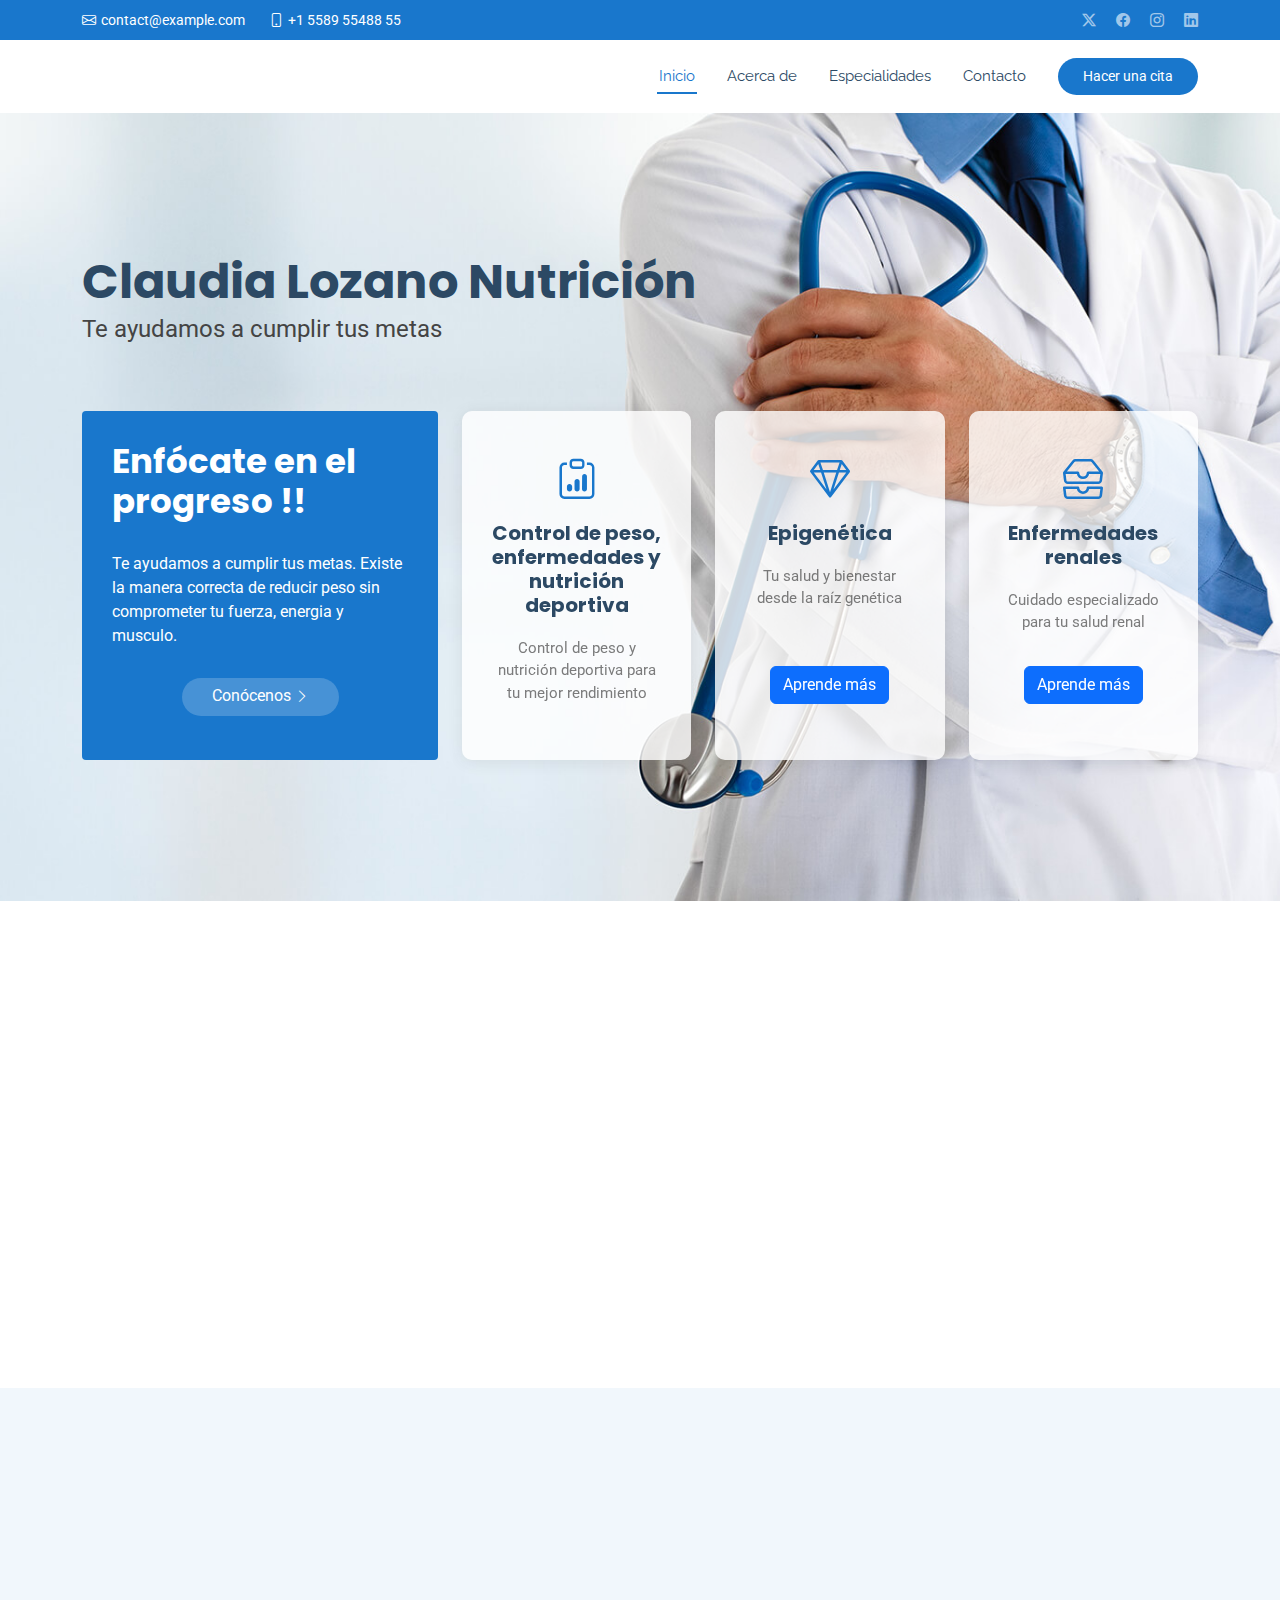
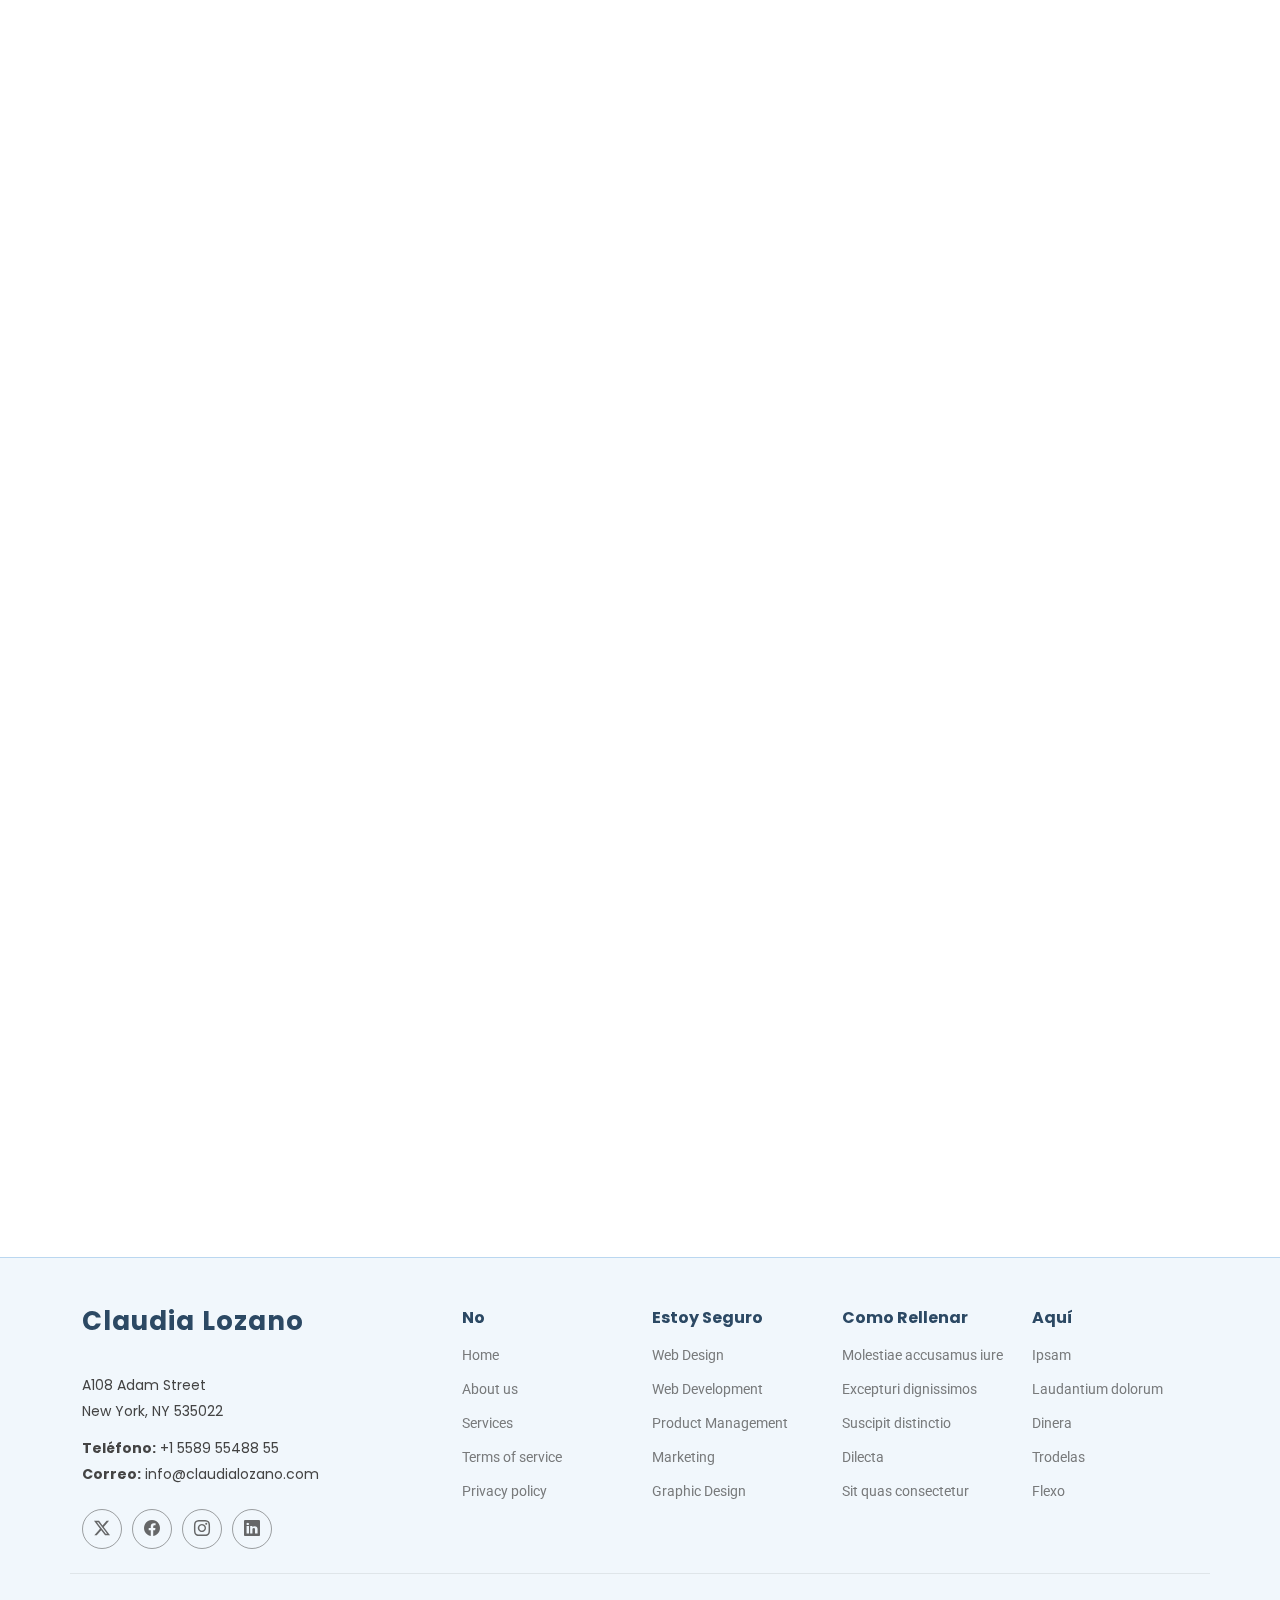
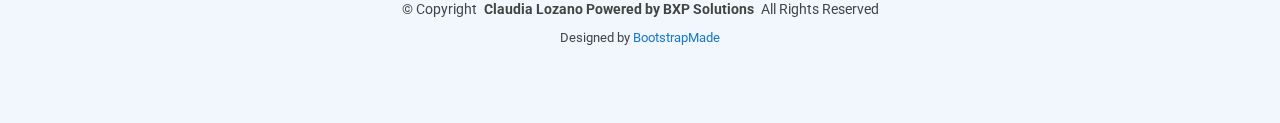
==== commit 046b2b86: "Corrected a padding below the text on the Epigenetica box" ====
--- a/index.html
+++ b/index.html
@@ -169,6 +169,7 @@
                     <i class="bi bi-gem"></i>
                     <h4>Epigenética</h4>
                     <p>Tu salud y bienestar desde la raíz genética</p>
+                    <br />
                     <a href="epigenetica.html" class="btn btn-primary mt-3">Aprende más</a>
                   </div>
                 </div><!-- End Icon Box -->
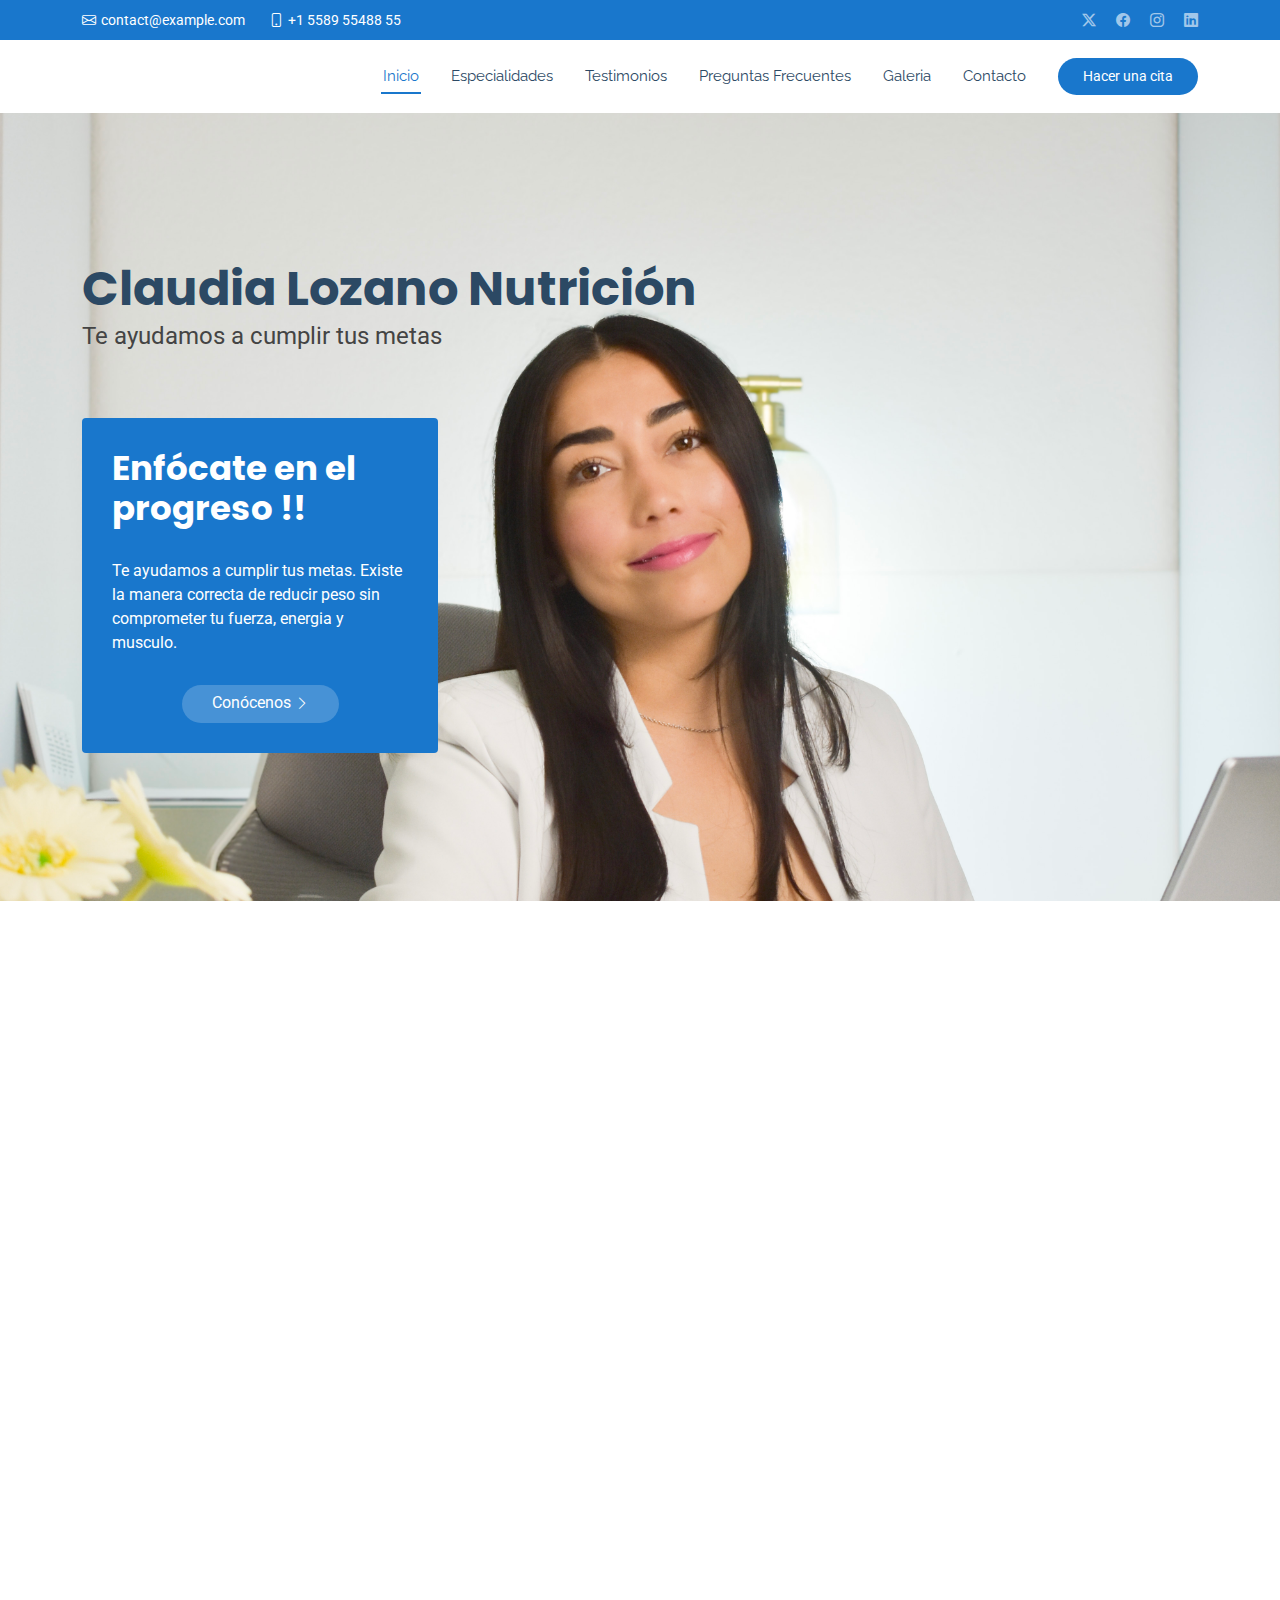
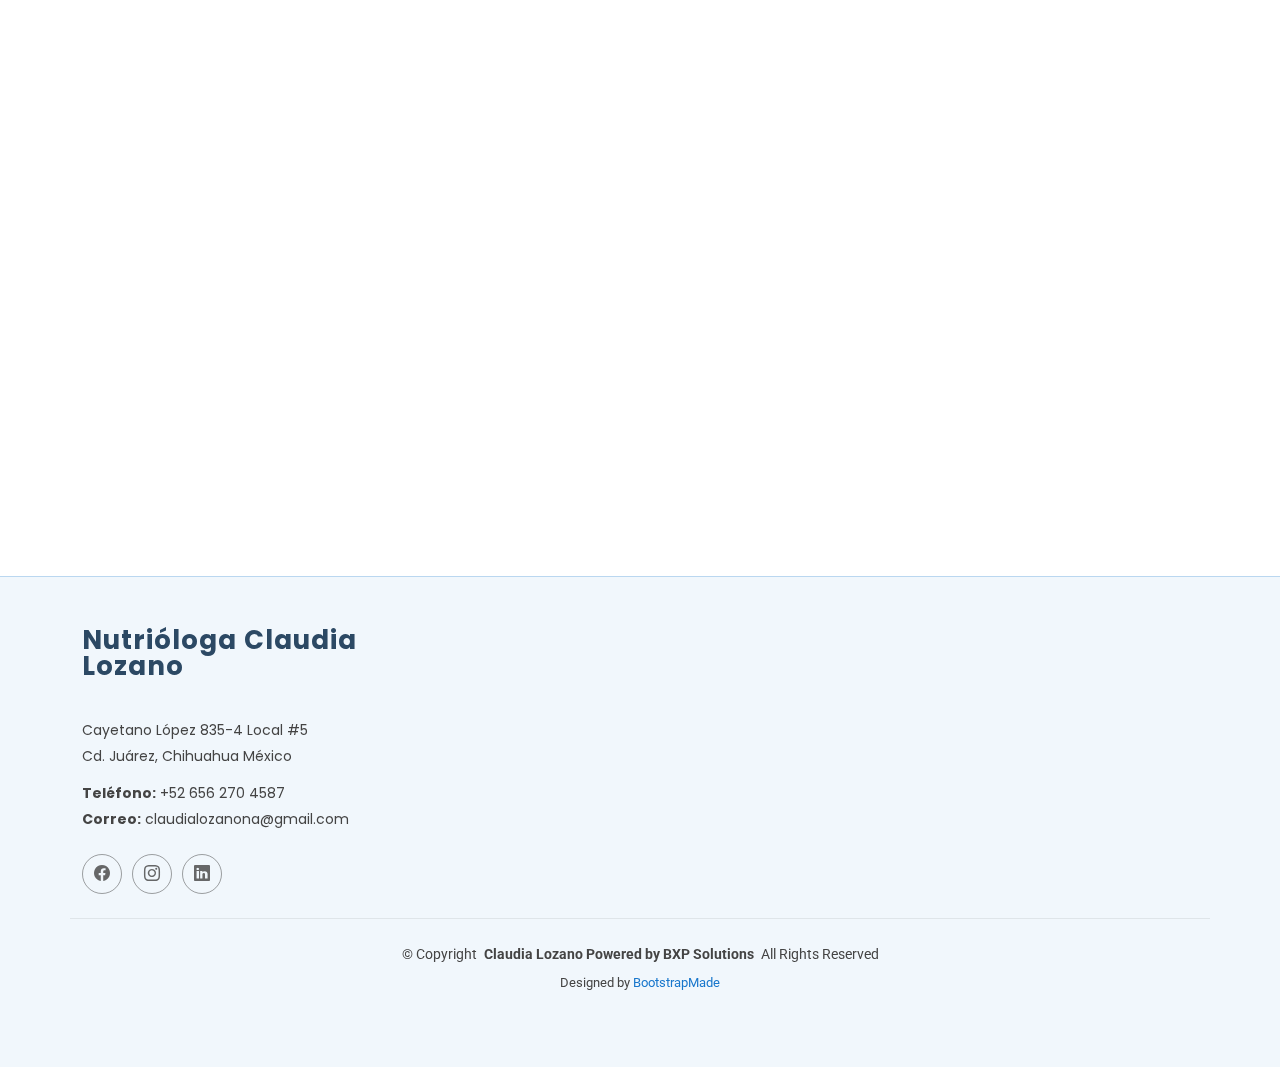
==== commit b377d566: "Pagina Preliminar" ====
--- a/index.html
+++ b/index.html
@@ -68,8 +68,12 @@
         <nav id="navmenu" class="navmenu">
           <ul>
             <li><a href="#hero" class="active">Inicio<br></a></li>
-            <li><a href="#about">Acerca de</a></li>
-            <li><a href="#services">Especialidades</a></li>
+            <li><a href="#about">Especialidades</a></li>
+            <!-- <li><a href="#services">Especialidades</a></li> -->
+            <li><a href="#testimonials">Testimonios</a></li>
+            <li><a href="#faq">Preguntas Frecuentes</a></li>
+            <li><a href="#gallery">Galeria</a></li>
+            
             <!--
             <li class="dropdown"><a href="#"><span>Dropdown</span> <i class="bi bi-chevron-down toggle-dropdown"></i></a>
               <ul>
@@ -107,7 +111,8 @@
     <!-- Hero Section -->
     <section id="hero" class="hero section">
 
-      <img src="assets/img/hero-bg.jpg" alt="" data-aos="fade-in">
+      <!-- <img src="assets/img/hero-bg.jpg" alt="" data-aos="fade-in"> -->
+      <img src="assets/img/doctors/Lozano02.jpg" alt="Dra02" data-aos="fade-in"> 
 
       <div class="container position-relative">
 
@@ -133,37 +138,22 @@
             <div class="d-flex flex-column justify-content-center">
               <div class="row gy-4">
 
+                <!-- Control de peso -->
                 <!--
                 <div class="col-xl-4 d-flex align-items-stretch">
                   <div class="icon-box" data-aos="zoom-out" data-aos-delay="300">
                     <i class="bi bi-clipboard-data"></i>
                     <h4>Control de peso, enfermedades y nutrición deportiva</h4>
                     <p>Control de peso y nutrición deportiva para tu mejor rendimiento</p>
+                    <span class="tooltip-text">Tu salud es lo más importante y la base de todo es una alimentación adecuada tanto para prevenir como para atenderse enfermedades.</span>
                   </div>
                 </div>
                 -->
                 <!-- End Icon Box -->
-
-                <div class="col-xl-4 d-flex align-items-stretch">
-                  <div class="icon-box" data-aos="zoom-out" data-aos-delay="300">
-                    <i class="bi bi-clipboard-data"></i>
-                    <h4>Control de peso, enfermedades y nutrición deportiva</h4>
-                    <p>Control de peso y nutrición deportiva para tu mejor rendimiento</p>
-                    <span class="tooltip-text">Tu salud es lo más importante y la base de todo es una alimentación adecuada tanto para prevenir como para atenderse enfermedades.</span>
-                  </div>
-                </div><!-- End Icon Box -->
-                
-                <!--
-                <div class="col-xl-4 d-flex align-items-stretch">
-                  <div class="icon-box" data-aos="zoom-out" data-aos-delay="400">
-                    <i class="bi bi-gem"></i>
-                    <h4>Epigenética</h4>
-                    <p>Tu salud y bienestar desde la raíz genética</p>
-                  </div>
-                </div>
-                -->
-                <!-- End Icon Box -->
-
+                 <!-- Control de peso -->
+
+                <!-- Epigenética -->
+                 <!--
                 <div class="col-xl-4 d-flex align-items-stretch">
                   <div class="icon-box" data-aos="zoom-out" data-aos-delay="400">
                     <i class="bi bi-gem"></i>
@@ -172,9 +162,13 @@
                     <br />
                     <a href="epigenetica.html" class="btn btn-primary mt-3">Aprende más</a>
                   </div>
-                </div><!-- End Icon Box -->
+                </div>
+                -->
+                <!-- End Icon Box -->
+                 <!-- Epigenética -->
                 
-
+                <!-- Enf Renales -->
+                <!---
                 <div class="col-xl-4 d-flex align-items-stretch">
                   <div class="icon-box" data-aos="zoom-out" data-aos-delay="500">
                     <i class="bi bi-inboxes"></i>
@@ -182,7 +176,10 @@
                     <p>Cuidado especializado para tu salud renal</p>
                     <a href="enfermedadesrenales.html" class="btn btn-primary mt-3">Aprende más</a>
                   </div>
-                </div><!-- End Icon Box -->
+                </div>
+                -->
+                <!-- End Icon Box -->
+                <!-- Enf Renales -->
 
               </div>
             </div>
@@ -193,7 +190,59 @@
 
     </section><!-- /Hero Section -->
 
-    
+
+    <!-- About Section -->
+    <section id="about" class="about section">
+
+      <div class="container">
+
+        <div class="row gy-4 gx-5">
+
+          <div class="col-lg-6 position-relative align-self-start" data-aos="fade-up" data-aos-delay="200">
+            <img src="assets/img/doctors/Lozano04_1.jpg" class="img-fluid" alt="Lozano03">
+            <!-- <a href="https://www.youtube.com/watch?v=LXb3EKWsInQ" class="glightbox play-btn"></a> -->
+          </div>
+
+          <div class="col-lg-6 content" data-aos="fade-up" data-aos-delay="100">
+            <h3>Especialidades</h3>
+            <p>
+              Dolor iure expedita id fuga asperiores qui sunt consequatur minima. Quidem voluptas deleniti. Sit quia molestiae quia quas qui magnam itaque veritatis dolores. Corrupti totam ut eius incidunt reiciendis veritatis asperiores placeat.
+            </p>
+            <ul>
+              <li>
+                <i class="fa-solid fas fa-heartbeat"></i>
+                <div>
+                  <h5>Control de peso, enfermedades y nutrición deportiva</h5>
+                  <p>Control de peso y nutrición deportiva para tu mejor rendimiento</p>
+                  <span class="tooltip-text">Tu salud es lo más importante y la base de todo es una alimentación adecuada tanto para prevenir como para atenderse enfermedades.</span>
+                </div>
+              </li>
+              <li>
+                <i class="fa-solid fas fa-dna"></i>
+                <div>
+                  <h5>Epigenética</h5>
+                  <p>Tu salud y bienestar desde la raíz genética</p>
+                  <br />
+                  <a href="epigenetica.html" class="btn btn-primary mt-3">Aprende más</a>                  
+                </div>
+              </li>
+              <li>
+                <i class="fa-solid fas fa-user-md"></i>
+                <div>
+                  <h5>Enfermedades renales</h5>
+                  <p>Cuidado especializado para tu salud renal</p>
+                  <a href="enfermedadesrenales.html" class="btn btn-primary mt-3">Aprende más</a>
+                </div>
+              </li>
+            </ul>
+          </div>
+
+        </div>
+
+      </div>
+
+    </section><!-- /About Section -->
+
 
     <!-- Testimonials Section -->
     <section id="testimonials" class="testimonials section">
@@ -334,6 +383,27 @@
                   </div>
                 </div><!-- End testimonial item -->
 
+                <div class="swiper-slide">
+                  <div class="testimonial-item">
+                    <div class="d-flex">
+                      <img src="assets/img/testimonials/brenda.jpeg" class="testimonial-img flex-shrink-0" alt="">
+                      <div>
+                        <h3>Brenda</h3>
+                        <h4>Finanzas</h4>
+                        <div class="stars">
+                          <i class="bi bi-star-fill"></i><i class="bi bi-star-fill"></i><i class="bi bi-star-fill"></i><i class="bi bi-star-fill"></i><i class="bi bi-star-fill"></i>
+                        </div>
+                      </div>
+                    </div>
+                    <p>
+                      <i class="bi bi-quote quote-icon-left"></i>
+                      <span>Hola mi nombre es Brenda tengo exactamente 1año y 1mes con mi nutriologa Claudia Lozano y seguiré de la mano de ella pues he visto cambios grandes en mi físico con su ayuda de claudia y ejercicio. Aún no llego a la meta pero poco nos falta para llegar.
+                        Estoy agradecida infinitamente con mi nutrióloga de confianza por ser parte mi proceso.</span>
+                      <i class="bi bi-quote quote-icon-right"></i>
+                    </p>
+                  </div>
+                </div><!-- End testimonial item -->
+
               </div>
               <div class="swiper-pagination"></div>
             </div>
@@ -352,59 +422,13 @@
 
       <!-- Section Title -->
       <div class="container section-title" data-aos="fade-up">
-        <h2>Ven y conocenos, programa una cita! </h2>
-        <p>Necessitatibus eius consequatur ex aliquid fuga eum quidem sint consectetur velit</p>
+        <h2>Ven y conócenos, programa una cita! </h2>
+        <p></p>
       </div><!-- End Section Title -->
 
-      <div class="container" data-aos="fade-up" data-aos-delay="100">
-
-        <form action="forms/appointment.php" method="post" role="form" class="php-email-form">
-          <div class="row">
-            <div class="col-md-4 form-group">
-              <input type="text" name="name" class="form-control" id="name" placeholder="Your Name" required="">
-            </div>
-            <div class="col-md-4 form-group mt-3 mt-md-0">
-              <input type="email" class="form-control" name="email" id="email" placeholder="Your Email" required="">
-            </div>
-            <div class="col-md-4 form-group mt-3 mt-md-0">
-              <input type="tel" class="form-control" name="phone" id="phone" placeholder="Your Phone" required="">
-            </div>
-          </div>
-
-          <!--
-          <div class="row">
-            <div class="col-md-4 form-group mt-3">
-              <input type="datetime-local" name="date" class="form-control datepicker" id="date" placeholder="Appointment Date" required="">
-            </div>
-            <div class="col-md-4 form-group mt-3">
-              <select name="department" id="department" class="form-select" required="">
-                <option value="">Select Department</option>
-                <option value="Department 1">Department 1</option>
-                <option value="Department 2">Department 2</option>
-                <option value="Department 3">Department 3</option>
-              </select>
-            </div>
-            <div class="col-md-4 form-group mt-3">
-              <select name="doctor" id="doctor" class="form-select" required="">
-                <option value="">Select Doctor</option>
-                <option value="Doctor 1">Doctor 1</option>
-                <option value="Doctor 2">Doctor 2</option>
-                <option value="Doctor 3">Doctor 3</option>
-              </select>
-            </div>
-          </div>
-          -->
-          <div class="form-group mt-3">
-            <textarea class="form-control" name="message" rows="5" placeholder="Message (Optional)"></textarea>
-          </div>
-          <div class="mb-3">
-            <div class="loading">Loading</div>
-            <div class="error-message"></div>
-            <div class="sent-message">Your appointment request has been sent successfully. Thank you!</div>
-          </div>
-          <div class="text-center"><button type="submit">Solicitar Cita</button></div>
-        </form>
-
+      <div class="container" style="text-align: center;" data-aos="fade-up" data-aos-delay="100">
+        <a aria-label="Chat on WhatsApp" href="https://wa.me/526562704587" target="_blank" > <img alt="Chat on WhatsApp" src="assets/img/WhatsAppButtonGreenMedium.png" />
+          <a /> 
       </div>
 
     </section><!-- /Appointment Section -->
@@ -414,8 +438,8 @@
 
       <!-- Section Title -->
       <div class="container section-title" data-aos="fade-up">
-        <h2>Dudas frecuentes</h2>
-        <p>Necessitatibus eius consequatur ex aliquid fuga eum quidem sint consectetur velit</p>
+        <h2>Preguntas Frecuentes</h2>
+        <!-- <p>Necessitatibus eius consequatur ex aliquid fuga eum quidem sint consectetur velit</p> -->
       </div><!-- End Section Title -->
 
       <div class="container">
@@ -427,49 +451,169 @@
             <div class="faq-container">
 
               <div class="faq-item faq-active">
-                <h3>Non consectetur a erat nam at lectus urna duis?</h3>
-                <div class="faq-content">
-                  <p>Feugiat pretium nibh ipsum consequat. Tempus iaculis urna id volutpat lacus laoreet non curabitur gravida. Venenatis lectus magna fringilla urna porttitor rhoncus dolor purus non.</p>
-                </div>
-                <i class="faq-toggle bi bi-chevron-right"></i>
-              </div><!-- End Faq item-->
-
-              <div class="faq-item">
-                <h3>Feugiat scelerisque varius morbi enim nunc faucibus?</h3>
-                <div class="faq-content">
-                  <p>Dolor sit amet consectetur adipiscing elit pellentesque habitant morbi. Id interdum velit laoreet id donec ultrices. Fringilla phasellus faucibus scelerisque eleifend donec pretium. Est pellentesque elit ullamcorper dignissim. Mauris ultrices eros in cursus turpis massa tincidunt dui.</p>
-                </div>
-                <i class="faq-toggle bi bi-chevron-right"></i>
-              </div><!-- End Faq item-->
-
-              <div class="faq-item">
-                <h3>Dolor sit amet consectetur adipiscing elit pellentesque?</h3>
-                <div class="faq-content">
-                  <p>Eleifend mi in nulla posuere sollicitudin aliquam ultrices sagittis orci. Faucibus pulvinar elementum integer enim. Sem nulla pharetra diam sit amet nisl suscipit. Rutrum tellus pellentesque eu tincidunt. Lectus urna duis convallis convallis tellus. Urna molestie at elementum eu facilisis sed odio morbi quis</p>
-                </div>
-                <i class="faq-toggle bi bi-chevron-right"></i>
-              </div><!-- End Faq item-->
-
-              <div class="faq-item">
-                <h3>Ac odio tempor orci dapibus. Aliquam eleifend mi in nulla?</h3>
-                <div class="faq-content">
-                  <p>Dolor sit amet consectetur adipiscing elit pellentesque habitant morbi. Id interdum velit laoreet id donec ultrices. Fringilla phasellus faucibus scelerisque eleifend donec pretium. Est pellentesque elit ullamcorper dignissim. Mauris ultrices eros in cursus turpis massa tincidunt dui.</p>
-                </div>
-                <i class="faq-toggle bi bi-chevron-right"></i>
-              </div><!-- End Faq item-->
-
-              <div class="faq-item">
-                <h3>Tempus quam pellentesque nec nam aliquam sem et tortor?</h3>
-                <div class="faq-content">
-                  <p>Molestie a iaculis at erat pellentesque adipiscing commodo. Dignissim suspendisse in est ante in. Nunc vel risus commodo viverra maecenas accumsan. Sit amet nisl suscipit adipiscing bibendum est. Purus gravida quis blandit turpis cursus in</p>
-                </div>
-                <i class="faq-toggle bi bi-chevron-right"></i>
-              </div><!-- End Faq item-->
-
-              <div class="faq-item">
-                <h3>Perspiciatis quod quo quos nulla quo illum ullam?</h3>
-                <div class="faq-content">
-                  <p>Enim ea facilis quaerat voluptas quidem et dolorem. Quis et consequatur non sed in suscipit sequi. Distinctio ipsam dolore et.</p>
+                <h3>Preguntas Frecuentes Sobre Nutrición y Vida Saludable</h3>
+                <div class="faq-content">
+                  <p></p>
+                </div>
+                <i class="faq-toggle bi bi-chevron-right"></i>
+              </div><!-- End Faq item-->
+
+              <div class="faq-item">
+                <h3>¿Cuántas veces al día debo comer?</h3>
+                <div class="faq-content">
+                  <p>No hay una regla fija, pero lo más importante es escuchar a tu cuerpo. Algunos prefieren 3 comidas grandes, mientras que otros se sienten mejor comiendo 5-6 comidas pequeñas. Lo importante es mantener un equilibrio y no saltarse comidas importantes.</p>
+                </div>
+                <i class="faq-toggle bi bi-chevron-right"></i>
+              </div><!-- End Faq item-->
+
+              <div class="faq-item">
+                <h3>¿Es malo comer carbohidratos?</h3>
+                <div class="faq-content">
+                  <p>No, los carbohidratos no son malos. Son la principal fuente de energía del cuerpo. Lo importante es elegir carbohidratos saludables, como frutas, verduras, granos integrales, y evitar los carbohidratos refinados como el azúcar procesada.</p>
+                </div>
+                <i class="faq-toggle bi bi-chevron-right"></i>
+              </div><!-- End Faq item-->
+
+              <div class="faq-item">
+                <h3>¿Es mejor una dieta baja en grasa para perder peso?</h3>
+                <div class="faq-content">
+                  <p>No necesariamente. Las grasas saludables, como las que se encuentran en el aguacate, frutos secos, y el aceite de oliva, son esenciales para el cuerpo. Lo importante es moderar las grasas saturadas y trans, no eliminarlas todas.</p>
+                </div>
+                <i class="faq-toggle bi bi-chevron-right"></i>
+              </div><!-- End Faq item-->
+
+              <div class="faq-item">
+                <h3>¿Cuánto agua debo beber al día?</h3>
+                <div class="faq-content">
+                  <p>La recomendación general es de unos 8 vasos de agua al día, pero esto puede variar según tu nivel de actividad, el clima, y tus necesidades personales. Escucha tu sed y mantén tu cuerpo hidratado.</p>
+                </div>
+                <i class="faq-toggle bi bi-chevron-right"></i>
+              </div><!-- End Faq item-->
+
+              <div class="faq-item">
+                <h3>¿Debo eliminar el azúcar por completo de mi dieta?</h3>
+                <div class="faq-content">
+                  <p>No es necesario eliminar todo el azúcar, pero es importante reducir el consumo de azúcares añadidos, como los que se encuentran en refrescos y dulces. El azúcar natural en frutas, por ejemplo, es saludable cuando se consume con moderación.</p>
+                </div>
+                <i class="faq-toggle bi bi-chevron-right"></i>
+              </div><!-- End Faq item-->
+
+              <div class="faq-item">
+                <h3>¿Qué tan importante es el desayuno?</h3>
+                <div class="faq-content">
+                  <p>El desayuno es importante para muchas personas, ya que proporciona energía después de un ayuno nocturno. Sin embargo, no todos necesitan desayunar temprano; lo más importante es comer cuando tengas hambre y elegir alimentos nutritivos.</p>
+                </div>
+                <i class="faq-toggle bi bi-chevron-right"></i>
+              </div><!-- End Faq item-->
+              
+              <div class="faq-item">
+                <h3>¿Es saludable el ayuno intermitente?</h3>
+                <div class="faq-content">
+                  <p>Para algunas personas, el ayuno intermitente puede ser una estrategia útil para controlar el peso o mejorar la salud. Sin embargo, no es adecuado para todos, y es esencial hacerlo de manera equilibrada para evitar deficiencias nutricionales.</p>
+                </div>
+                <i class="faq-toggle bi bi-chevron-right"></i>
+              </div><!-- End Faq item-->
+
+              <div class="faq-item">
+                <h3>¿Los productos orgánicos son mejores que los convencionales?</h3>
+                <div class="faq-content">
+                  <p>Los productos orgánicos suelen tener menos pesticidas, pero en términos de valor nutricional, no hay una gran diferencia. Lo más importante es comer una variedad de frutas y verduras, ya sean orgánicas o convencionales.</p>
+                </div>
+                <i class="faq-toggle bi bi-chevron-right"></i>
+              </div><!-- End Faq item-->
+              
+              <div class="faq-item">
+                <h3>¿Qué alimentos son ricos en proteínas?</h3>
+                <div class="faq-content">
+                  <p>Las proteínas se encuentran en alimentos como carne, pescado, huevos, legumbres, tofu, y productos lácteos. Es fundamental consumir suficiente proteína para mantener la masa muscular y la salud general.</p>
+                </div>
+                <i class="faq-toggle bi bi-chevron-right"></i>
+              </div><!-- End Faq item-->
+              
+              <div class="faq-item">
+                <h3>¿Debo tomar suplementos vitamínicos?</h3>
+                <div class="faq-content">
+                  <p>Si llevas una dieta equilibrada, es posible que no necesites suplementos. Sin embargo, algunas personas pueden tener deficiencias específicas (como vitamina D o hierro) y en esos casos, un suplemento podría ser útil. Es recomendable consultar a un médico.</p>
+                </div>
+                <i class="faq-toggle bi bi-chevron-right"></i>
+              </div><!-- End Faq item-->
+              
+              <div class="faq-item">
+                <h3>¿Qué es mejor, la mantequilla o la margarina?</h3>
+                <div class="faq-content">
+                  <p>Ambas tienen pros y contras. La mantequilla es natural, pero tiene grasas saturadas, mientras que la margarina puede tener grasas trans. Lo mejor es optar por versiones sin grasas trans y usar ambas con moderación.</p>
+                </div>
+                <i class="faq-toggle bi bi-chevron-right"></i>
+              </div><!-- End Faq item-->
+              
+              <div class="faq-item">
+                <h3>¿Comer tarde en la noche engorda?</h3>
+                <div class="faq-content">
+                  <p>No es tanto la hora en la que comes, sino qué y cuánto comes. Si te mantienes dentro de tus necesidades calóricas diarias, comer tarde no tiene por qué causar aumento de peso.</p>
+                </div>
+                <i class="faq-toggle bi bi-chevron-right"></i>
+              </div><!-- End Faq item-->
+              
+              <div class="faq-item">
+                <h3>¿Cuánto ejercicio debo hacer para estar saludable?</h3>
+                <div class="faq-content">
+                  <p>Se recomienda hacer al menos 150 minutos de ejercicio moderado a la semana. Lo importante es encontrar una actividad que disfrutes y hacerla de manera regular para mantener tu cuerpo en movimiento.</p>
+                </div>
+                <i class="faq-toggle bi bi-chevron-right"></i>
+              </div><!-- End Faq item-->
+              
+              <div class="faq-item">
+                <h3>¿Es malo tomar café?</h3>
+                <div class="faq-content">
+                  <p>En moderación, el café no es malo. De hecho, puede tener beneficios, como mejorar la concentración y el rendimiento físico. Sin embargo, el exceso de cafeína puede causar ansiedad o afectar el sueño, por lo que es mejor limitarlo a 2-3 tazas al día.</p>
+                </div>
+                <i class="faq-toggle bi bi-chevron-right"></i>
+              </div><!-- End Faq item-->
+              
+              <div class="faq-item">
+                <h3>¿Qué son los "superalimentos"?</h3>
+                <div class="faq-content">
+                  <p>"Superalimentos" es un término de marketing que se usa para describir alimentos muy nutritivos como los arándanos, la quinoa o el aguacate. Aunque son saludables, no hay un solo alimento que por sí solo garantice la salud. La clave es una dieta equilibrada.</p>
+                </div>
+                <i class="faq-toggle bi bi-chevron-right"></i>
+              </div><!-- End Faq item-->
+              
+              <div class="faq-item">
+                <h3>¿Debo evitar la sal por completo?</h3>
+                <div class="faq-content">
+                  <p>No, el sodio es esencial para el cuerpo, pero el exceso de sal puede causar problemas como la hipertensión. Lo ideal es reducir el consumo de alimentos procesados, que suelen tener mucho sodio, y moderar la sal añadida.</p>
+                </div>
+                <i class="faq-toggle bi bi-chevron-right"></i>
+              </div><!-- End Faq item-->
+              
+              <div class="faq-item">
+                <h3>¿Las dietas "detox" funcionan?</h3>
+                <div class="faq-content">
+                  <p>El cuerpo ya tiene órganos, como el hígado y los riñones, que se encargan de desintoxicarlo. No necesitas seguir dietas extremas para "limpiar" el cuerpo. Lo mejor es mantener una dieta balanceada y saludable.</p>
+                </div>
+                <i class="faq-toggle bi bi-chevron-right"></i>
+              </div><!-- End Faq item-->
+              
+              <div class="faq-item">
+                <h3>¿Cuál es la mejor manera de perder peso?</h3>
+                <div class="faq-content">
+                  <p>La mejor manera es combinar una dieta equilibrada con ejercicio regular. No hay soluciones mágicas. Perder peso lentamente y de manera constante es más efectivo y sostenible a largo plazo que las dietas rápidas.</p>
+                </div>
+                <i class="faq-toggle bi bi-chevron-right"></i>
+              </div><!-- End Faq item-->
+              
+              <div class="faq-item">
+                <h3>¿El gluten es malo para todos?</h3>
+                <div class="faq-content">
+                  <p>El gluten solo es perjudicial para quienes tienen enfermedad celíaca o sensibilidad al gluten. Si no tienes estas condiciones, no hay necesidad de eliminar el gluten de tu dieta, ya que muchos alimentos que lo contienen son nutritivos.</p>
+                </div>
+                <i class="faq-toggle bi bi-chevron-right"></i>
+              </div><!-- End Faq item-->
+              
+              <div class="faq-item">
+                <h3>¿Es importante contar calorías?</h3>
+                <div class="faq-content">
+                  <p>Para algunas personas, contar calorías puede ser útil para controlar el peso, pero no es la única manera. Lo más importante es centrarse en la calidad de los alimentos y escuchar las señales de hambre y saciedad de tu cuerpo.</p>
                 </div>
                 <i class="faq-toggle bi bi-chevron-right"></i>
               </div><!-- End Faq item-->
@@ -490,7 +634,7 @@
       <!-- Section Title -->
       <div class="container section-title" data-aos="fade-up">
         <h2>Galeria</h2>
-        <p>Necessitatibus eius consequatur ex aliquid fuga eum quidem sint consectetur velit</p>
+        <p></p>
       </div><!-- End Section Title -->
 
       <div class="container-fluid" data-aos="fade-up" data-aos-delay="100">
@@ -499,64 +643,64 @@
 
           <div class="col-lg-3 col-md-4">
             <div class="gallery-item">
-              <a href="assets/img/gallery/gallery-1.jpg" class="glightbox" data-gallery="images-gallery">
-                <img src="assets/img/gallery/gallery-1.jpg" alt="" class="img-fluid">
+              <a href="assets/img/gallery/malestares_salud_mental.jpg" class="glightbox" data-gallery="images-gallery">
+                <img src="assets/img/gallery/malestares_salud_mental.jpg" alt="" class="img-fluid">
               </a>
             </div>
           </div><!-- End Gallery Item -->
 
           <div class="col-lg-3 col-md-4">
             <div class="gallery-item">
-              <a href="assets/img/gallery/gallery-2.jpg" class="glightbox" data-gallery="images-gallery">
-                <img src="assets/img/gallery/gallery-2.jpg" alt="" class="img-fluid">
+              <a href="assets/img/gallery/esp_salud_renal_01.jpg" class="glightbox" data-gallery="images-gallery">
+                <img src="assets/img/gallery/esp_salud_renal_01.jpg" alt="" class="img-fluid">
               </a>
             </div>
           </div><!-- End Gallery Item -->
 
           <div class="col-lg-3 col-md-4">
             <div class="gallery-item">
-              <a href="assets/img/gallery/gallery-3.jpg" class="glightbox" data-gallery="images-gallery">
-                <img src="assets/img/gallery/gallery-3.jpg" alt="" class="img-fluid">
+              <a href="assets/img/gallery/habitos_nocturnos.jpg" class="glightbox" data-gallery="images-gallery">
+                <img src="assets/img/gallery/habitos_nocturnos.jpg" alt="" class="img-fluid">
               </a>
             </div>
           </div><!-- End Gallery Item -->
 
           <div class="col-lg-3 col-md-4">
             <div class="gallery-item">
-              <a href="assets/img/gallery/gallery-4.jpg" class="glightbox" data-gallery="images-gallery">
-                <img src="assets/img/gallery/gallery-4.jpg" alt="" class="img-fluid">
+              <a href="assets/img/gallery/plan_no_funciona.png" class="glightbox" data-gallery="images-gallery">
+                <img src="assets/img/gallery/plan_no_funciona.png" alt="plan_no_funciona" class="img-fluid">
               </a>
             </div>
           </div><!-- End Gallery Item -->
 
           <div class="col-lg-3 col-md-4">
             <div class="gallery-item">
-              <a href="assets/img/gallery/gallery-5.jpg" class="glightbox" data-gallery="images-gallery">
-                <img src="assets/img/gallery/gallery-5.jpg" alt="" class="img-fluid">
+              <a href="assets/img/gallery/antes_ahora_01.jpg" class="glightbox" data-gallery="images-gallery">
+                <img src="assets/img/gallery/antes_ahora_01.jpg" alt="" class="img-fluid">
               </a>
             </div>
           </div><!-- End Gallery Item -->
 
           <div class="col-lg-3 col-md-4">
             <div class="gallery-item">
-              <a href="assets/img/gallery/gallery-6.jpg" class="glightbox" data-gallery="images-gallery">
-                <img src="assets/img/gallery/gallery-6.jpg" alt="" class="img-fluid">
+              <a href="assets/img/gallery/antes_ahora_02.jpg" class="glightbox" data-gallery="images-gallery">
+                <img src="assets/img/gallery/antes_ahora_02.jpg" alt="" class="img-fluid">
               </a>
             </div>
           </div><!-- End Gallery Item -->
 
           <div class="col-lg-3 col-md-4">
             <div class="gallery-item">
-              <a href="assets/img/gallery/gallery-7.jpg" class="glightbox" data-gallery="images-gallery">
-                <img src="assets/img/gallery/gallery-7.jpg" alt="" class="img-fluid">
+              <a href="assets/img/gallery/antes_ahora_03.jpg" class="glightbox" data-gallery="images-gallery">
+                <img src="assets/img/gallery/antes_ahora_03.jpg" alt="" class="img-fluid">
               </a>
             </div>
           </div><!-- End Gallery Item -->
 
           <div class="col-lg-3 col-md-4">
             <div class="gallery-item">
-              <a href="assets/img/gallery/gallery-8.jpg" class="glightbox" data-gallery="images-gallery">
-                <img src="assets/img/gallery/gallery-8.jpg" alt="" class="img-fluid">
+              <a href="assets/img/gallery/antes_ahora_04.png" class="glightbox" data-gallery="images-gallery">
+                <img src="assets/img/gallery/antes_ahora_04.png" alt="" class="img-fluid">
               </a>
             </div>
           </div><!-- End Gallery Item -->
@@ -566,88 +710,77 @@
       </div>
 
     </section><!-- /Gallery Section -->
+
 
     <!-- Contact Section -->
     <section id="contact" class="contact section">
 
       <!-- Section Title -->
       <div class="container section-title" data-aos="fade-up">
-        <h2>Contacto</h2>
-        <p>Necessitatibus eius consequatur ex aliquid fuga eum quidem sint consectetur velit</p>
+        <h2>Información de Contacto</h2>
+        <p></p>
       </div><!-- End Section Title -->
 
       <div class="mb-5" data-aos="fade-up" data-aos-delay="200">
-        <iframe style="border:0; width: 100%; height: 270px;" src="https://www.google.com/maps/embed?pb=!1m14!1m8!1m3!1d48389.78314118045!2d-74.006138!3d40.710059!3m2!1i1024!2i768!4f13.1!3m3!1m2!1s0x89c25a22a3bda30d%3A0xb89d1fe6bc499443!2sDowntown%20Conference%20Center!5e0!3m2!1sen!2sus!4v1676961268712!5m2!1sen!2sus" frameborder="0" allowfullscreen="" loading="lazy" referrerpolicy="no-referrer-when-downgrade"></iframe>
+        <iframe style="border:0; width: 100%; height: 270px;" src="https://www.google.com/maps/embed?pb=!1m18!1m12!1m3!1d3393.5330426703913!2d-106.44119262389513!3d31.728648336821454!2m3!1f0!2f0!3f0!3m2!1i1024!2i768!4f13.1!3m3!1m2!1s0x86e75c007124a10b%3A0x75e84e601f4b713f!2sCayetano%20L%C3%B3pez%20835%2C%20Mascare%C3%B1as%2C%2032340%20Ju%C3%A1rez%2C%20Chih.%2C%20Mexico!5e0!3m2!1sen!2sus!4v1729698662397!5m2!1sen!2sus" frameborder="0" allowfullscreen="" loading="lazy" referrerpolicy="no-referrer-when-downgrade"></iframe>
+
       </div><!-- End Google Maps -->
 
       <div class="container" data-aos="fade-up" data-aos-delay="100">
 
         <div class="row gy-4">
 
-          <div class="col-lg-4">
-            <div class="info-item d-flex" data-aos="fade-up" data-aos-delay="300">
-              <i class="bi bi-geo-alt flex-shrink-0"></i>
-              <div>
-                <h3>Nuestra Ubicación</h3>
-                <p>A108 Adam Street, New York, NY 535022</p>
+          <div class="container text-center" data-aos="fade-up" data-aos-delay="100">
+  
+            <!-- Contact Information Section -->
+            <div class="row justify-content-center mb-4">
+              <!-- Dirección -->
+              <div class="col-lg-3 d-flex flex-column align-items-center">
+                <div class="info-item d-flex flex-column align-items-center" data-aos="fade-up" data-aos-delay="300">
+                  <i class="bi bi-geo-alt"></i>
+                  <div>
+                    <h3>Dirección</h3>
+                    <p>Cayetano López 835-4 Local #5 Cd. Juárez, Chihuahua México</p>
+                  </div>
+                </div>
               </div>
-            </div><!-- End Info Item -->
-
-            <div class="info-item d-flex" data-aos="fade-up" data-aos-delay="400">
-              <i class="bi bi-telephone flex-shrink-0"></i>
-              <div>
-                <h3>Llámanos</h3>
-                <p>+1 5589 55488 55</p>
+          
+              <!-- Teléfono -->
+              <div class="col-lg-3 d-flex flex-column align-items-center">
+                <div class="info-item d-flex flex-column align-items-center" data-aos="fade-up" data-aos-delay="400">
+                  <i class="bi bi-telephone"></i>
+                  <div>
+                    <h3>Teléfono</h3>
+                    <p>+52 656 270 4587</p>
+                  </div>
+                </div>
               </div>
-            </div><!-- End Info Item -->
-
-            <div class="info-item d-flex" data-aos="fade-up" data-aos-delay="500">
-              <i class="bi bi-envelope flex-shrink-0"></i>
-              <div>
-                <h3>Email Us</h3>
-                <p>info@example.com</p>
+          
+              <!-- Correo electrónico -->
+              <div class="col-lg-3 d-flex flex-column align-items-center">
+                <div class="info-item d-flex flex-column align-items-center" data-aos="fade-up" data-aos-delay="500">
+                  <i class="bi bi-envelope"></i>
+                  <div>
+                    <h3>Correo Electrónico</h3>
+                    <p>claudialozanona@gmail.com</p>
+                  </div>
+                </div>
               </div>
-            </div><!-- End Info Item -->
-
-          </div>
-
-          <div class="col-lg-8">
-            <form action="forms/contact.php" method="post" class="php-email-form" data-aos="fade-up" data-aos-delay="200">
-              <div class="row gy-4">
-
-                <div class="col-md-6">
-                  <input type="text" name="name" class="form-control" placeholder="Your Name" required="">
-                </div>
-
-                <div class="col-md-6 ">
-                  <input type="email" class="form-control" name="email" placeholder="Your Email" required="">
-                </div>
-
-                <div class="col-md-12">
-                  <input type="text" class="form-control" name="subject" placeholder="Subject" required="">
-                </div>
-
-                <div class="col-md-12">
-                  <textarea class="form-control" name="message" rows="6" placeholder="Message" required=""></textarea>
-                </div>
-
-                <div class="col-md-12 text-center">
-                  <div class="loading">Loading</div>
-                  <div class="error-message"></div>
-                  <div class="sent-message">Your message has been sent. Thank you!</div>
-
-                  <button type="submit">Send Message</button>
-                </div>
-
+            </div><!-- End Contact Info -->
+          
+            <!-- Image Section -->
+            <div class="row justify-content-center">
+              <div class="col-lg-8">
+                <img src="assets/img/doctors/Lozano05.jpg" class="img-fluid" alt="Lozano05">
               </div>
-            </form>
-          </div><!-- End Contact Form -->
-
-        </div>
+            </div>
+            
+          </div>          
 
       </div>
 
     </section><!-- /Contact Section -->
+
 
   </main>
 
@@ -657,22 +790,23 @@
       <div class="row gy-4">
         <div class="col-lg-4 col-md-6 footer-about">
           <a href="index.html" class="logo d-flex align-items-center">
-            <span class="sitename">Claudia Lozano</span>
+            <span class="sitename">Nutrióloga Claudia Lozano</span>
           </a>
           <div class="footer-contact pt-3">
-            <p>A108 Adam Street</p>
-            <p>New York, NY 535022</p>
-            <p class="mt-3"><strong>Teléfono:</strong> <span>+1 5589 55488 55</span></p>
-            <p><strong>Correo:</strong> <span>info@claudialozano.com</span></p>
+            <p>Cayetano López 835-4 Local #5</p>
+            <p>Cd. Juárez, Chihuahua México</p>
+            <p class="mt-3"><strong>Teléfono:</strong> <span>+52 656 270 4587</span></p>
+            <p><strong>Correo:</strong> <span>claudialozanona@gmail.com</span></p>
           </div>
           <div class="social-links d-flex mt-4">
-            <a href=""><i class="bi bi-twitter-x"></i></a>
+            <!-- <a href=""><i class="bi bi-twitter-x"></i></a> -->
             <a href=""><i class="bi bi-facebook"></i></a>
-            <a href=""><i class="bi bi-instagram"></i></a>
+            <a href="https://www.instagram.com/claudialozano_nutriologa/"><i class="bi bi-instagram"></i></a>
             <a href=""><i class="bi bi-linkedin"></i></a>
           </div>
         </div>
 
+        <!-- Sección Indefinida
         <div class="col-lg-2 col-md-3 footer-links">
           <h4>No </h4>
           <ul>
@@ -716,7 +850,7 @@
             <li><a href="#">Flexo</a></li>
           </ul>
         </div>
-
+        -->
       </div>
     </div>
 
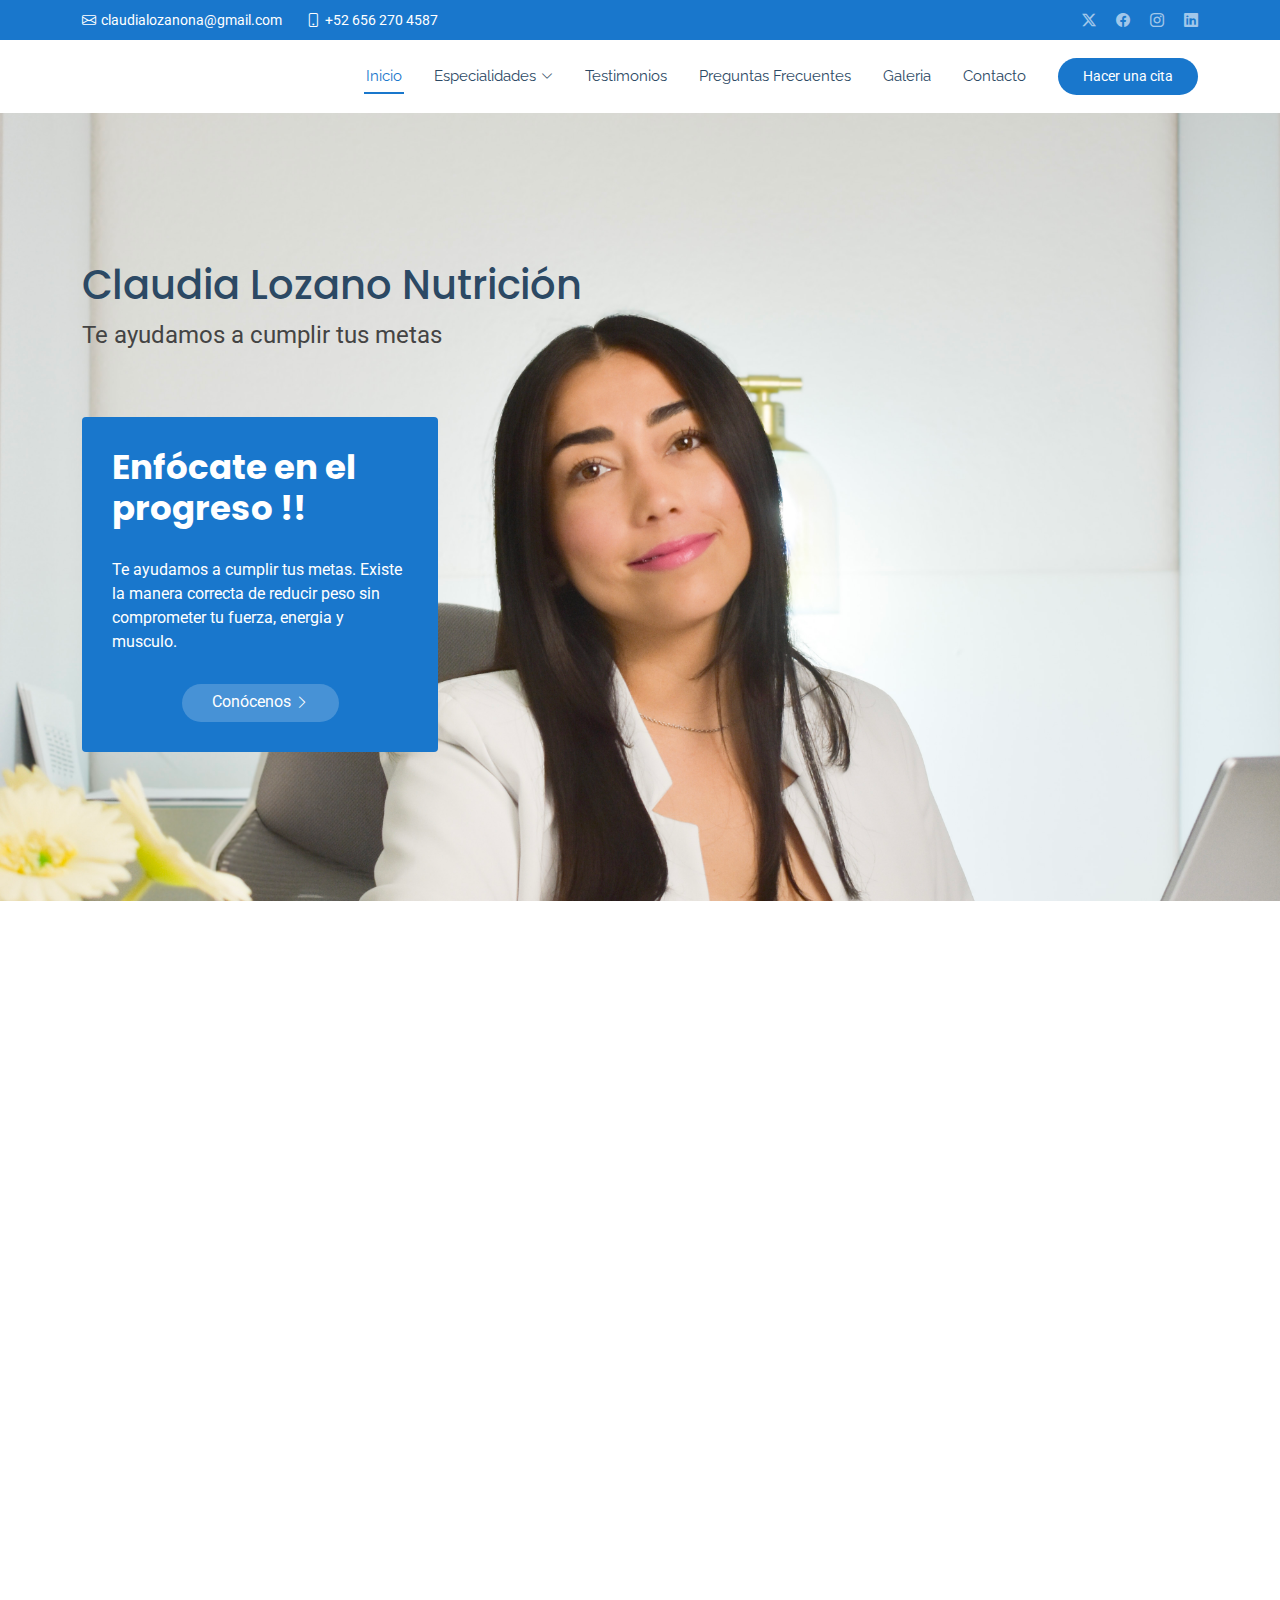
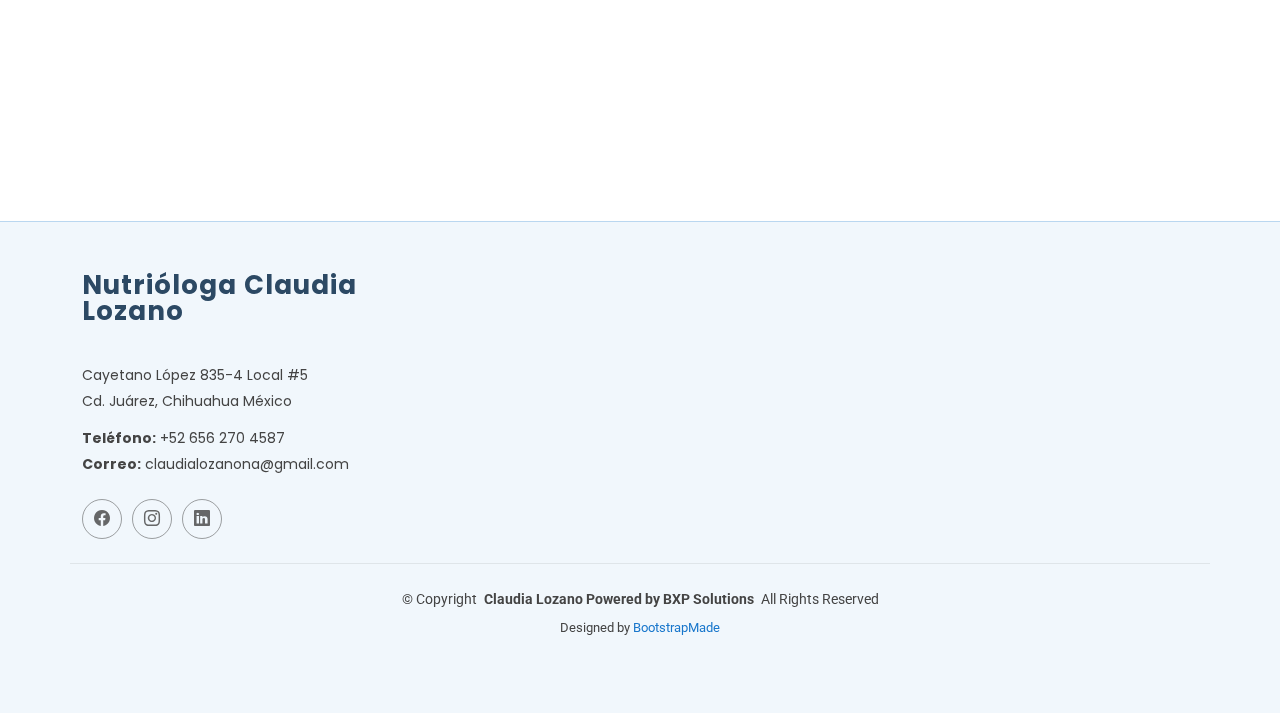
==== commit 658ea132: "Reorientacion de la navegabilidad del sitio" ====
--- a/index.html
+++ b/index.html
@@ -44,8 +44,8 @@
     <div class="topbar d-flex align-items-center">
       <div class="container d-flex justify-content-center justify-content-md-between">
         <div class="contact-info d-flex align-items-center">
-          <i class="bi bi-envelope d-flex align-items-center"><a href="mailto:contact@example.com">contact@example.com</a></i>
-          <i class="bi bi-phone d-flex align-items-center ms-4"><span>+1 5589 55488 55</span></i>
+          <i class="bi bi-envelope d-flex align-items-center"><a href="mailto:claudialozanona@gmail.com">claudialozanona@gmail.com</a></i>
+          <i class="bi bi-phone d-flex align-items-center ms-4"><span>+52 656 270 4587</span></i>
         </div>
         <div class="social-links d-none d-md-flex align-items-center">
           <a href="#" class="twitter"><i class="bi bi-twitter-x"></i></a>
@@ -68,31 +68,19 @@
         <nav id="navmenu" class="navmenu">
           <ul>
             <li><a href="#hero" class="active">Inicio<br></a></li>
-            <li><a href="#about">Especialidades</a></li>
+            <!-- <li><a href="#about">Especialidades</a></li> -->
+
+            <li class="dropdown"><a href="#"><span>Especialidades</span> <i class="bi bi-chevron-down toggle-dropdown"></i></a>
+              <ul>
+                <li><a href="epigenetica.html">Epigenética</a></li>
+                <li><a href="enfermedadesrenales.html">Enfermedades Renales</a></li>
+              </ul>
+            </li>
+
             <!-- <li><a href="#services">Especialidades</a></li> -->
             <li><a href="#testimonials">Testimonios</a></li>
-            <li><a href="#faq">Preguntas Frecuentes</a></li>
+            <li><a href="preguntasfrecuentes.html">Preguntas Frecuentes</a></li>
             <li><a href="#gallery">Galeria</a></li>
-            
-            <!--
-            <li class="dropdown"><a href="#"><span>Dropdown</span> <i class="bi bi-chevron-down toggle-dropdown"></i></a>
-              <ul>
-                <li><a href="#">Dropdown 1</a></li>
-                <li class="dropdown"><a href="#"><span>Deep Dropdown</span> <i class="bi bi-chevron-down toggle-dropdown"></i></a>
-                  <ul>
-                    <li><a href="#">Deep Dropdown 1</a></li>
-                    <li><a href="#">Deep Dropdown 2</a></li>
-                    <li><a href="#">Deep Dropdown 3</a></li>
-                    <li><a href="#">Deep Dropdown 4</a></li>
-                    <li><a href="#">Deep Dropdown 5</a></li>
-                  </ul>
-                </li>
-                <li><a href="#">Dropdown 2</a></li>
-                <li><a href="#">Dropdown 3</a></li>
-                <li><a href="#">Dropdown 4</a></li>
-              </ul>
-            </li>
-          -->
             <li><a href="#contact">Contacto</a></li>
           </ul>
           <i class="mobile-nav-toggle d-xl-none bi bi-list"></i>
@@ -112,12 +100,12 @@
     <section id="hero" class="hero section">
 
       <!-- <img src="assets/img/hero-bg.jpg" alt="" data-aos="fade-in"> -->
-      <img src="assets/img/doctors/Lozano02.jpg" alt="Dra02" data-aos="fade-in"> 
+      <img src="assets/img/doctors/Lozano02.jpg" style="width: 100%; height: 100%;" alt="Dra02" data-aos="fade-in"> 
 
       <div class="container position-relative">
 
         <div class="welcome position-relative" data-aos="fade-down" data-aos-delay="100">
-          <h2>Claudia Lozano Nutrición</h2>
+          <h1>Claudia Lozano Nutrición</h1>
           <p>Te ayudamos a cumplir tus metas</p>
         </div><!-- End Welcome -->
 
@@ -433,201 +421,6 @@
 
     </section><!-- /Appointment Section -->
 
-    <!-- Faq Section -->
-    <section id="faq" class="faq section">
-
-      <!-- Section Title -->
-      <div class="container section-title" data-aos="fade-up">
-        <h2>Preguntas Frecuentes</h2>
-        <!-- <p>Necessitatibus eius consequatur ex aliquid fuga eum quidem sint consectetur velit</p> -->
-      </div><!-- End Section Title -->
-
-      <div class="container">
-
-        <div class="row justify-content-center">
-
-          <div class="col-lg-10" data-aos="fade-up" data-aos-delay="100">
-
-            <div class="faq-container">
-
-              <div class="faq-item faq-active">
-                <h3>Preguntas Frecuentes Sobre Nutrición y Vida Saludable</h3>
-                <div class="faq-content">
-                  <p></p>
-                </div>
-                <i class="faq-toggle bi bi-chevron-right"></i>
-              </div><!-- End Faq item-->
-
-              <div class="faq-item">
-                <h3>¿Cuántas veces al día debo comer?</h3>
-                <div class="faq-content">
-                  <p>No hay una regla fija, pero lo más importante es escuchar a tu cuerpo. Algunos prefieren 3 comidas grandes, mientras que otros se sienten mejor comiendo 5-6 comidas pequeñas. Lo importante es mantener un equilibrio y no saltarse comidas importantes.</p>
-                </div>
-                <i class="faq-toggle bi bi-chevron-right"></i>
-              </div><!-- End Faq item-->
-
-              <div class="faq-item">
-                <h3>¿Es malo comer carbohidratos?</h3>
-                <div class="faq-content">
-                  <p>No, los carbohidratos no son malos. Son la principal fuente de energía del cuerpo. Lo importante es elegir carbohidratos saludables, como frutas, verduras, granos integrales, y evitar los carbohidratos refinados como el azúcar procesada.</p>
-                </div>
-                <i class="faq-toggle bi bi-chevron-right"></i>
-              </div><!-- End Faq item-->
-
-              <div class="faq-item">
-                <h3>¿Es mejor una dieta baja en grasa para perder peso?</h3>
-                <div class="faq-content">
-                  <p>No necesariamente. Las grasas saludables, como las que se encuentran en el aguacate, frutos secos, y el aceite de oliva, son esenciales para el cuerpo. Lo importante es moderar las grasas saturadas y trans, no eliminarlas todas.</p>
-                </div>
-                <i class="faq-toggle bi bi-chevron-right"></i>
-              </div><!-- End Faq item-->
-
-              <div class="faq-item">
-                <h3>¿Cuánto agua debo beber al día?</h3>
-                <div class="faq-content">
-                  <p>La recomendación general es de unos 8 vasos de agua al día, pero esto puede variar según tu nivel de actividad, el clima, y tus necesidades personales. Escucha tu sed y mantén tu cuerpo hidratado.</p>
-                </div>
-                <i class="faq-toggle bi bi-chevron-right"></i>
-              </div><!-- End Faq item-->
-
-              <div class="faq-item">
-                <h3>¿Debo eliminar el azúcar por completo de mi dieta?</h3>
-                <div class="faq-content">
-                  <p>No es necesario eliminar todo el azúcar, pero es importante reducir el consumo de azúcares añadidos, como los que se encuentran en refrescos y dulces. El azúcar natural en frutas, por ejemplo, es saludable cuando se consume con moderación.</p>
-                </div>
-                <i class="faq-toggle bi bi-chevron-right"></i>
-              </div><!-- End Faq item-->
-
-              <div class="faq-item">
-                <h3>¿Qué tan importante es el desayuno?</h3>
-                <div class="faq-content">
-                  <p>El desayuno es importante para muchas personas, ya que proporciona energía después de un ayuno nocturno. Sin embargo, no todos necesitan desayunar temprano; lo más importante es comer cuando tengas hambre y elegir alimentos nutritivos.</p>
-                </div>
-                <i class="faq-toggle bi bi-chevron-right"></i>
-              </div><!-- End Faq item-->
-              
-              <div class="faq-item">
-                <h3>¿Es saludable el ayuno intermitente?</h3>
-                <div class="faq-content">
-                  <p>Para algunas personas, el ayuno intermitente puede ser una estrategia útil para controlar el peso o mejorar la salud. Sin embargo, no es adecuado para todos, y es esencial hacerlo de manera equilibrada para evitar deficiencias nutricionales.</p>
-                </div>
-                <i class="faq-toggle bi bi-chevron-right"></i>
-              </div><!-- End Faq item-->
-
-              <div class="faq-item">
-                <h3>¿Los productos orgánicos son mejores que los convencionales?</h3>
-                <div class="faq-content">
-                  <p>Los productos orgánicos suelen tener menos pesticidas, pero en términos de valor nutricional, no hay una gran diferencia. Lo más importante es comer una variedad de frutas y verduras, ya sean orgánicas o convencionales.</p>
-                </div>
-                <i class="faq-toggle bi bi-chevron-right"></i>
-              </div><!-- End Faq item-->
-              
-              <div class="faq-item">
-                <h3>¿Qué alimentos son ricos en proteínas?</h3>
-                <div class="faq-content">
-                  <p>Las proteínas se encuentran en alimentos como carne, pescado, huevos, legumbres, tofu, y productos lácteos. Es fundamental consumir suficiente proteína para mantener la masa muscular y la salud general.</p>
-                </div>
-                <i class="faq-toggle bi bi-chevron-right"></i>
-              </div><!-- End Faq item-->
-              
-              <div class="faq-item">
-                <h3>¿Debo tomar suplementos vitamínicos?</h3>
-                <div class="faq-content">
-                  <p>Si llevas una dieta equilibrada, es posible que no necesites suplementos. Sin embargo, algunas personas pueden tener deficiencias específicas (como vitamina D o hierro) y en esos casos, un suplemento podría ser útil. Es recomendable consultar a un médico.</p>
-                </div>
-                <i class="faq-toggle bi bi-chevron-right"></i>
-              </div><!-- End Faq item-->
-              
-              <div class="faq-item">
-                <h3>¿Qué es mejor, la mantequilla o la margarina?</h3>
-                <div class="faq-content">
-                  <p>Ambas tienen pros y contras. La mantequilla es natural, pero tiene grasas saturadas, mientras que la margarina puede tener grasas trans. Lo mejor es optar por versiones sin grasas trans y usar ambas con moderación.</p>
-                </div>
-                <i class="faq-toggle bi bi-chevron-right"></i>
-              </div><!-- End Faq item-->
-              
-              <div class="faq-item">
-                <h3>¿Comer tarde en la noche engorda?</h3>
-                <div class="faq-content">
-                  <p>No es tanto la hora en la que comes, sino qué y cuánto comes. Si te mantienes dentro de tus necesidades calóricas diarias, comer tarde no tiene por qué causar aumento de peso.</p>
-                </div>
-                <i class="faq-toggle bi bi-chevron-right"></i>
-              </div><!-- End Faq item-->
-              
-              <div class="faq-item">
-                <h3>¿Cuánto ejercicio debo hacer para estar saludable?</h3>
-                <div class="faq-content">
-                  <p>Se recomienda hacer al menos 150 minutos de ejercicio moderado a la semana. Lo importante es encontrar una actividad que disfrutes y hacerla de manera regular para mantener tu cuerpo en movimiento.</p>
-                </div>
-                <i class="faq-toggle bi bi-chevron-right"></i>
-              </div><!-- End Faq item-->
-              
-              <div class="faq-item">
-                <h3>¿Es malo tomar café?</h3>
-                <div class="faq-content">
-                  <p>En moderación, el café no es malo. De hecho, puede tener beneficios, como mejorar la concentración y el rendimiento físico. Sin embargo, el exceso de cafeína puede causar ansiedad o afectar el sueño, por lo que es mejor limitarlo a 2-3 tazas al día.</p>
-                </div>
-                <i class="faq-toggle bi bi-chevron-right"></i>
-              </div><!-- End Faq item-->
-              
-              <div class="faq-item">
-                <h3>¿Qué son los "superalimentos"?</h3>
-                <div class="faq-content">
-                  <p>"Superalimentos" es un término de marketing que se usa para describir alimentos muy nutritivos como los arándanos, la quinoa o el aguacate. Aunque son saludables, no hay un solo alimento que por sí solo garantice la salud. La clave es una dieta equilibrada.</p>
-                </div>
-                <i class="faq-toggle bi bi-chevron-right"></i>
-              </div><!-- End Faq item-->
-              
-              <div class="faq-item">
-                <h3>¿Debo evitar la sal por completo?</h3>
-                <div class="faq-content">
-                  <p>No, el sodio es esencial para el cuerpo, pero el exceso de sal puede causar problemas como la hipertensión. Lo ideal es reducir el consumo de alimentos procesados, que suelen tener mucho sodio, y moderar la sal añadida.</p>
-                </div>
-                <i class="faq-toggle bi bi-chevron-right"></i>
-              </div><!-- End Faq item-->
-              
-              <div class="faq-item">
-                <h3>¿Las dietas "detox" funcionan?</h3>
-                <div class="faq-content">
-                  <p>El cuerpo ya tiene órganos, como el hígado y los riñones, que se encargan de desintoxicarlo. No necesitas seguir dietas extremas para "limpiar" el cuerpo. Lo mejor es mantener una dieta balanceada y saludable.</p>
-                </div>
-                <i class="faq-toggle bi bi-chevron-right"></i>
-              </div><!-- End Faq item-->
-              
-              <div class="faq-item">
-                <h3>¿Cuál es la mejor manera de perder peso?</h3>
-                <div class="faq-content">
-                  <p>La mejor manera es combinar una dieta equilibrada con ejercicio regular. No hay soluciones mágicas. Perder peso lentamente y de manera constante es más efectivo y sostenible a largo plazo que las dietas rápidas.</p>
-                </div>
-                <i class="faq-toggle bi bi-chevron-right"></i>
-              </div><!-- End Faq item-->
-              
-              <div class="faq-item">
-                <h3>¿El gluten es malo para todos?</h3>
-                <div class="faq-content">
-                  <p>El gluten solo es perjudicial para quienes tienen enfermedad celíaca o sensibilidad al gluten. Si no tienes estas condiciones, no hay necesidad de eliminar el gluten de tu dieta, ya que muchos alimentos que lo contienen son nutritivos.</p>
-                </div>
-                <i class="faq-toggle bi bi-chevron-right"></i>
-              </div><!-- End Faq item-->
-              
-              <div class="faq-item">
-                <h3>¿Es importante contar calorías?</h3>
-                <div class="faq-content">
-                  <p>Para algunas personas, contar calorías puede ser útil para controlar el peso, pero no es la única manera. Lo más importante es centrarse en la calidad de los alimentos y escuchar las señales de hambre y saciedad de tu cuerpo.</p>
-                </div>
-                <i class="faq-toggle bi bi-chevron-right"></i>
-              </div><!-- End Faq item-->
-
-            </div>
-
-          </div><!-- End Faq Column-->
-
-        </div>
-
-      </div>
-
-    </section><!-- /Faq Section -->
-
     <!-- Gallery Section -->
     <section id="gallery" class="gallery section">
 
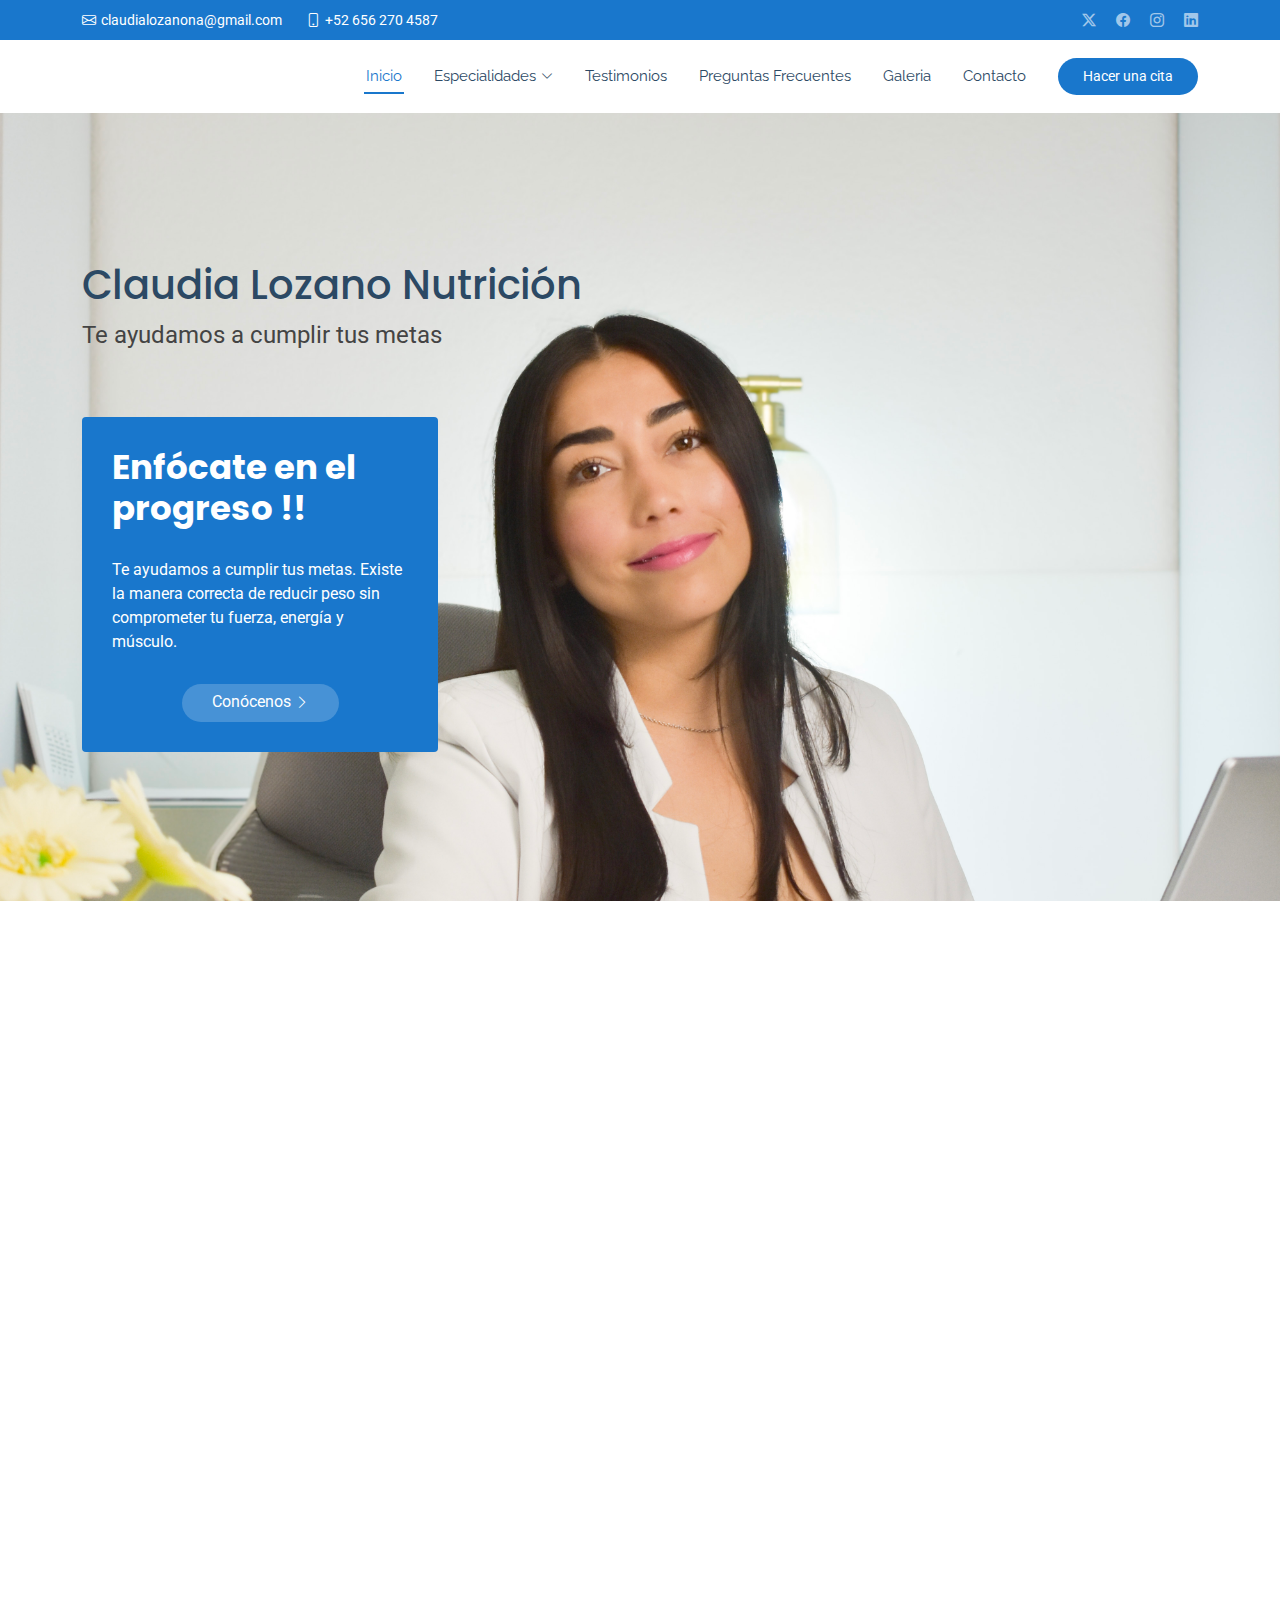
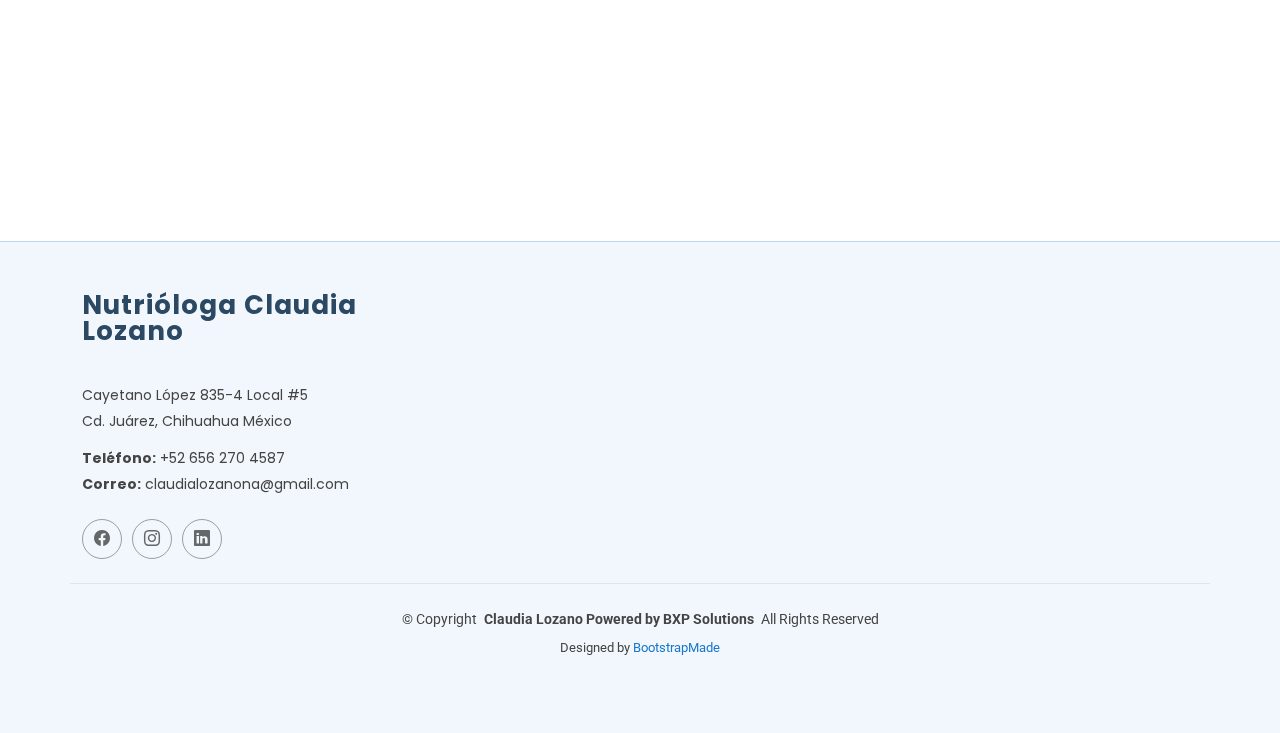
==== commit cc219ebe: "Correcion de textos" ====
--- a/index.html
+++ b/index.html
@@ -114,7 +114,7 @@
             <div class="why-box" data-aos="zoom-out" data-aos-delay="200">
               <h3>Enfócate en el progreso !!</h3>
               <p>
-                Te ayudamos a cumplir tus metas. Existe la manera correcta de reducir peso sin comprometer tu fuerza, energia y musculo.
+                Te ayudamos a cumplir tus metas. Existe la manera correcta de reducir peso sin comprometer tu fuerza, energía y músculo.
               </p>
               <div class="text-center">
                 <a href="#about" class="more-btn"><span>Conócenos</span> <i class="bi bi-chevron-right"></i></a>
@@ -193,18 +193,34 @@
 
           <div class="col-lg-6 content" data-aos="fade-up" data-aos-delay="100">
             <h3>Especialidades</h3>
+            <!--
             <p>
               Dolor iure expedita id fuga asperiores qui sunt consequatur minima. Quidem voluptas deleniti. Sit quia molestiae quia quas qui magnam itaque veritatis dolores. Corrupti totam ut eius incidunt reiciendis veritatis asperiores placeat.
             </p>
+            -->
             <ul>
+              
+              <!-- Control de peso y enfermedades -->
               <li>
+                <!-- fas fa-clipboard-check -->
                 <i class="fa-solid fas fa-heartbeat"></i>
                 <div>
-                  <h5>Control de peso, enfermedades y nutrición deportiva</h5>
-                  <p>Control de peso y nutrición deportiva para tu mejor rendimiento</p>
+                  <h5>Control de peso y enfermedades</h5>
+                  <p>Te ayudamos alcanzar un peso saludable y controlar enfermedades relacionadas con la nutrición.</p> 
                   <span class="tooltip-text">Tu salud es lo más importante y la base de todo es una alimentación adecuada tanto para prevenir como para atenderse enfermedades.</span>
                 </div>
               </li>
+              
+              <!-- Nutrición Deportiva -->
+               <li>
+                <i class="fas fa-running"></i>
+                <div>
+                  <h5>Nutrición deportiva</h5>
+                  <p>Optimiza tu rendimiento físico con planes nutricionales diseñados para tus objetivos deportivos.</p>
+                  <span class="tooltip-text">Tu salud es lo más importante y la base de todo es una alimentación adecuada tanto para prevenir como para atenderse enfermedades.</span>
+                </div>
+              </li>                
+
               <li>
                 <i class="fa-solid fas fa-dna"></i>
                 <div>
@@ -273,7 +289,7 @@
                       <div>
                         <h3>Griiss</h3>
                         <!-- <h4>Ceo &amp; Founder</h4> -->
-                         <h4>Contadora</h4>
+                         <h4></h4>
                         <div class="stars">
                           <i class="bi bi-star-fill"></i><i class="bi bi-star-fill"></i><i class="bi bi-star-fill"></i><i class="bi bi-star-fill"></i><i class="bi bi-star-fill"></i>
                         </div>
@@ -295,7 +311,7 @@
                       <img src="assets/img/testimonials/zack.jpeg" class="testimonial-img flex-shrink-0" alt="">
                       <div>
                         <h3>Zack</h3>
-                        <h4>Abogado</h4>
+                        <h4></h4>
                         <div class="stars">
                           <i class="bi bi-star-fill"></i><i class="bi bi-star-fill"></i><i class="bi bi-star-fill"></i><i class="bi bi-star-fill"></i><i class="bi bi-star-fill"></i>
                         </div>
@@ -315,7 +331,7 @@
                       <img src="assets/img/testimonials/Lorena.jpeg" class="testimonial-img flex-shrink-0" alt="">
                       <div>
                         <h3>Lorena</h3>
-                        <h4>Psicóloga</h4>
+                        <h4></h4>
                         <div class="stars">
                           <i class="bi bi-star-fill"></i><i class="bi bi-star-fill"></i><i class="bi bi-star-fill"></i><i class="bi bi-star-fill"></i><i class="bi bi-star-fill"></i>
                         </div>
@@ -336,8 +352,8 @@
                     <div class="d-flex">
                       <img src="assets/img/testimonials/juanmunoz.jpeg" class="testimonial-img flex-shrink-0" alt="">
                       <div>
-                        <h3>Juan Munoz</h3>
-                        <h4>Ingeniero de Software</h4>
+                        <h3>Juan</h3>
+                        <h4></h4>
                         <div class="stars">
                           <i class="bi bi-star-fill"></i><i class="bi bi-star-fill"></i><i class="bi bi-star-fill"></i><i class="bi bi-star-fill"></i><i class="bi bi-star-fill"></i>
                         </div>
@@ -357,7 +373,7 @@
                       <img src="assets/img/testimonials/Rocio.jpeg" class="testimonial-img flex-shrink-0" alt="">
                       <div>
                         <h3>Rocío</h3>
-                        <h4>Ingeniero en Manufactura</h4>
+                        <h4></h4>
                         <div class="stars">
                           <i class="bi bi-star-fill"></i><i class="bi bi-star-fill"></i><i class="bi bi-star-fill"></i><i class="bi bi-star-fill"></i><i class="bi bi-star-fill"></i>
                         </div>
@@ -377,7 +393,7 @@
                       <img src="assets/img/testimonials/brenda.jpeg" class="testimonial-img flex-shrink-0" alt="">
                       <div>
                         <h3>Brenda</h3>
-                        <h4>Finanzas</h4>
+                        <h4></h4>
                         <div class="stars">
                           <i class="bi bi-star-fill"></i><i class="bi bi-star-fill"></i><i class="bi bi-star-fill"></i><i class="bi bi-star-fill"></i><i class="bi bi-star-fill"></i>
                         </div>
@@ -593,7 +609,7 @@
           </div>
           <div class="social-links d-flex mt-4">
             <!-- <a href=""><i class="bi bi-twitter-x"></i></a> -->
-            <a href=""><i class="bi bi-facebook"></i></a>
+            <a href="https://www.facebook.com/profile.php?id=100063749550808"><i class="bi bi-facebook"></i></a>
             <a href="https://www.instagram.com/claudialozano_nutriologa/"><i class="bi bi-instagram"></i></a>
             <a href=""><i class="bi bi-linkedin"></i></a>
           </div>
